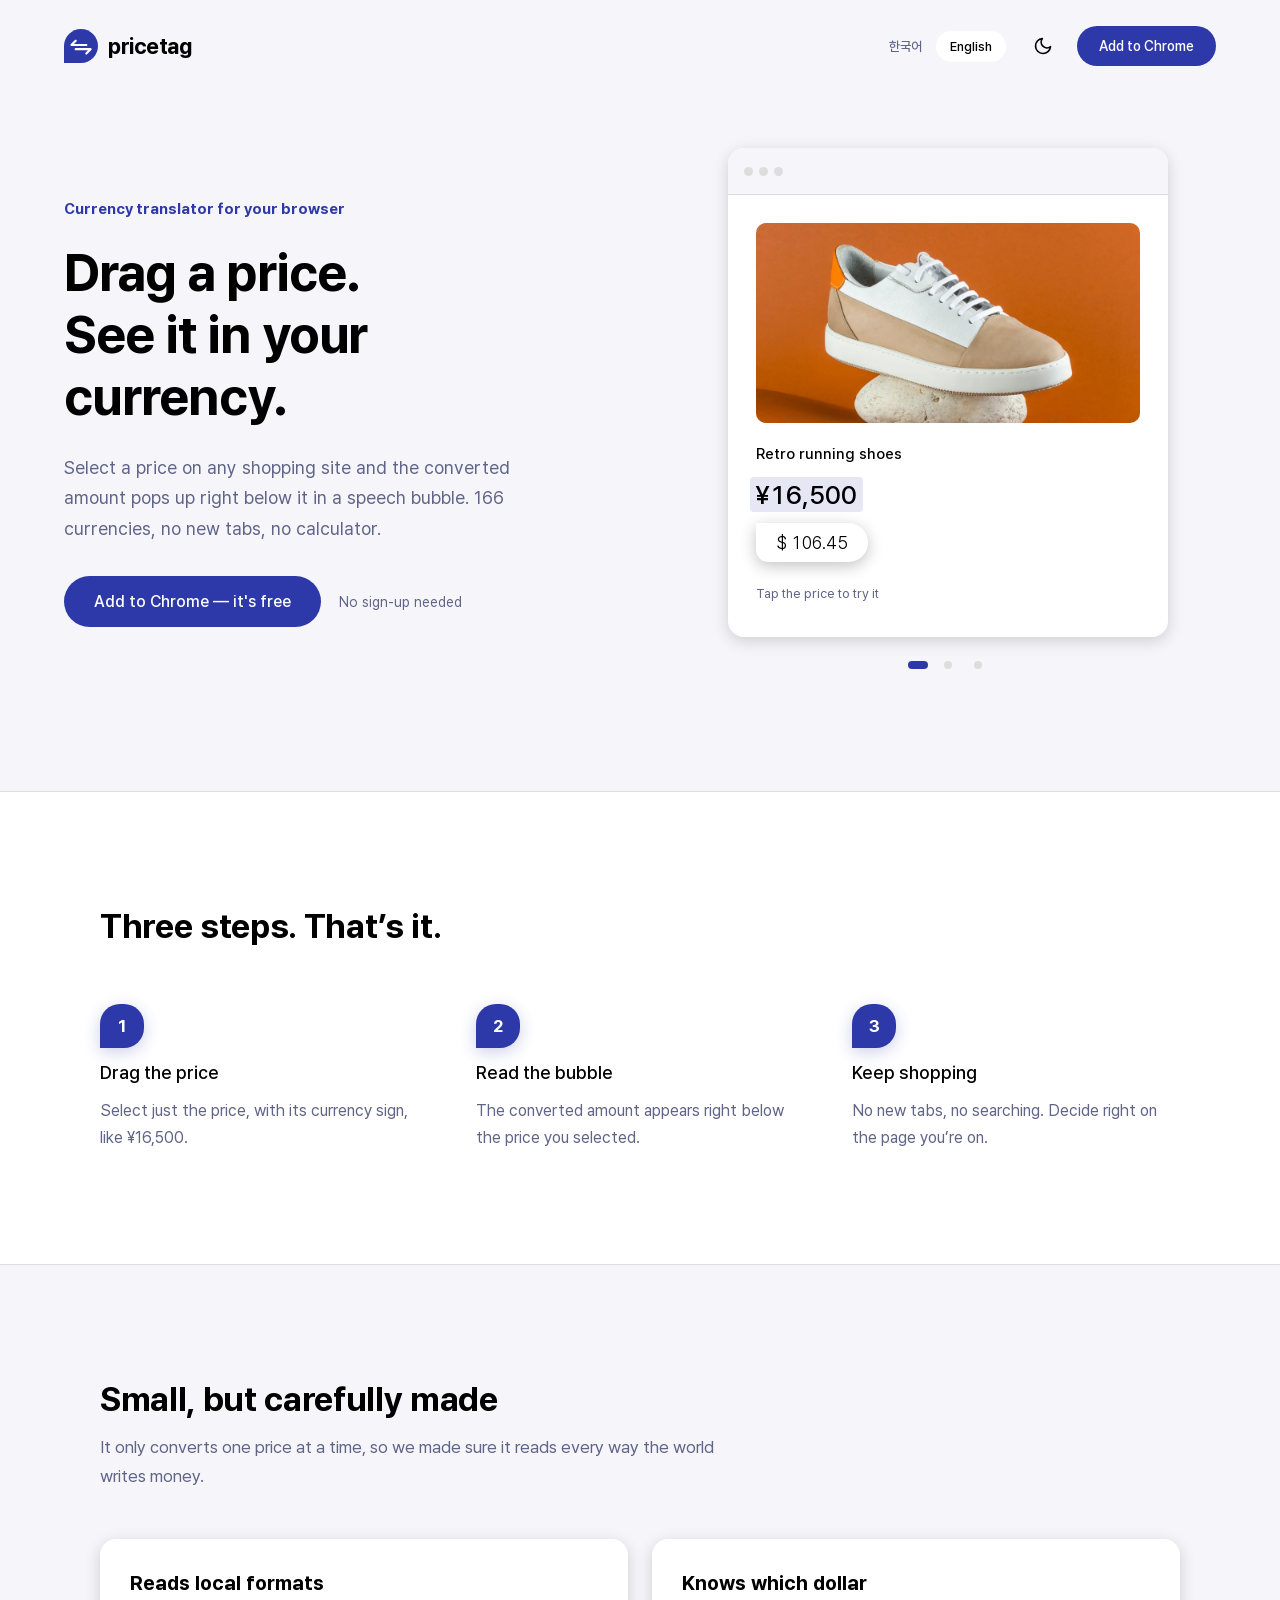
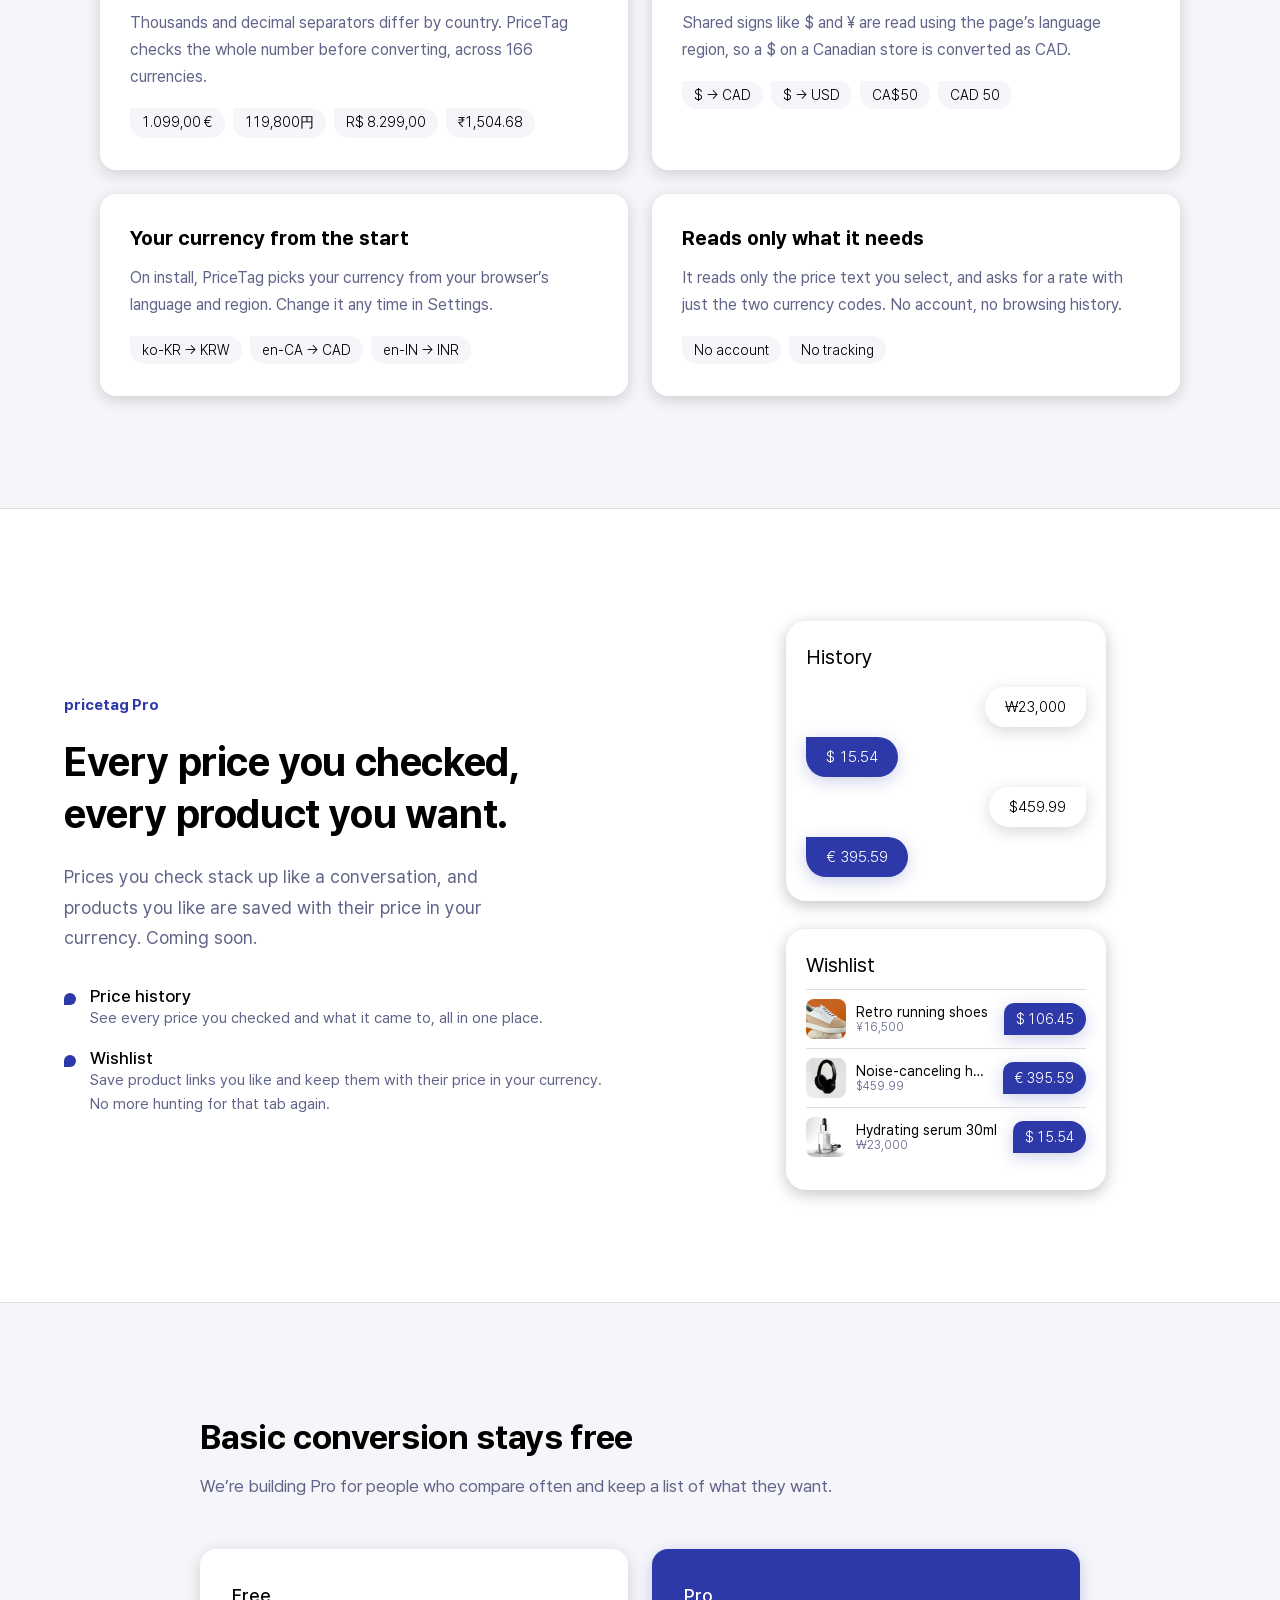
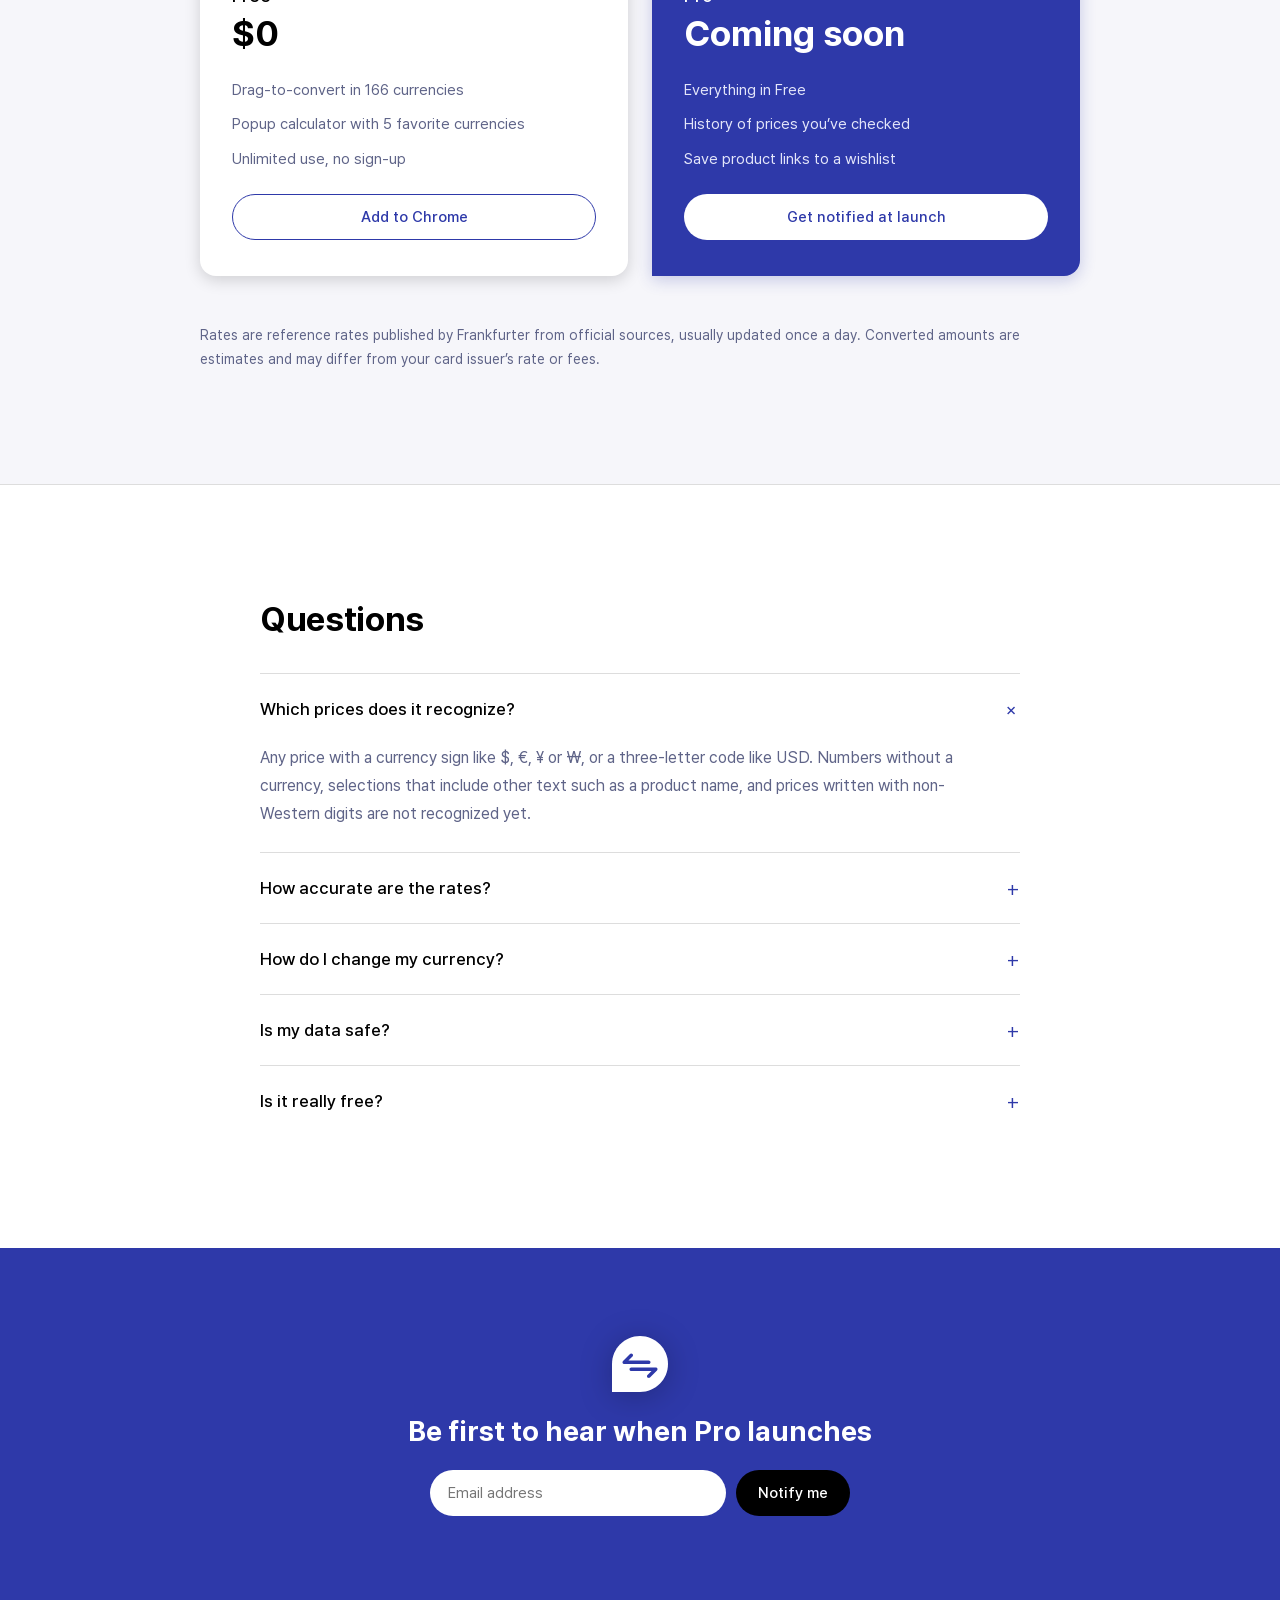
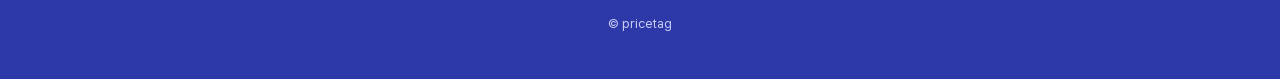
==== en/index.html @ f75e6bbf "Add pricetag landing page as delivered (ko/en pages, assets, build script) Co-Authored-By: Claude Op" ====
<!doctype html>
<html lang="en">
<head>
<meta charset="utf-8">
<meta name="viewport" content="width=device-width, initial-scale=1">
<title>pricetag — Drag a price. See it in your currency.</title>
<meta name="description" content="A Chrome extension that converts any price you select into your currency, right below it in a speech bubble. 166 currencies. Free.">
<meta name="theme-color" content="#2E39A9">
<meta property="og:type" content="website">
<meta property="og:title" content="pricetag — Drag a price. See it in your currency.">
<meta property="og:description" content="A Chrome extension that converts any price you select into your currency, right below it in a speech bubble. 166 currencies. Free.">
<meta property="og:locale" content="en_US">
<link rel="alternate" hreflang="ko" href="../">
<link rel="alternate" hreflang="en" href="./">
<link rel="icon" href="../assets/img/pricetag-mark.svg" type="image/svg+xml">
<link rel="preload" href="../assets/fonts/Pretendard-Regular.woff2" as="font" type="font/woff2" crossorigin>
<link rel="stylesheet" href="../assets/site.css">
<script>
  (function () {
    try {
      var t = localStorage.getItem("pt-theme");
      if (t === "light" || t === "dark") document.documentElement.setAttribute("data-theme", t);
      var l = localStorage.getItem("pt-lang");
      if (l && l !== "en") location.replace("../");
    } catch (e) {}
  })();
</script>
</head>
<body>
<a class="visually-hidden" href="#main">Skip to content</a>

<header class="header">
  <a class="brand" href="./" aria-label="pricetag home">
    <img src="../assets/img/pricetag-mark.svg" alt="" width="34" height="34">
    <span>pricetag</span>
  </a>
  <div class="header-tools">
    <nav class="lang" aria-label="Language">
      <a href="../" hreflang="ko" lang="ko" data-lang-link="ko" aria-current="false">한국어</a>
      <a href="./" hreflang="en" lang="en" data-lang-link="en" aria-current="true">English</a>
    </nav>
    <button class="icon-btn" id="theme-toggle" type="button" aria-label="">
      <svg class="moon" width="20" height="20" viewBox="0 0 24 24" fill="none" stroke="currentColor" stroke-width="2" stroke-linecap="round" stroke-linejoin="round" aria-hidden="true"><path d="M21 12.8A9 9 0 1 1 11.2 3a7 7 0 0 0 9.8 9.8z"/></svg>
      <svg class="sun" width="20" height="20" viewBox="0 0 24 24" fill="none" stroke="currentColor" stroke-width="2" stroke-linecap="round" stroke-linejoin="round" aria-hidden="true"><circle cx="12" cy="12" r="4"/><path d="M12 2v2M12 20v2M4.9 4.9l1.4 1.4M17.7 17.7l1.4 1.4M2 12h2M20 12h2M4.9 19.1l1.4-1.4M17.7 6.3l1.4-1.4"/></svg>
    </button>
    <a class="btn btn-primary btn-small" href="#">Add to Chrome</a>
  </div>
</header>

<main id="main">
  <section class="hero">
    <div class="wrap row">
      <div class="stack" style="gap:24px">
        <span class="eyebrow">Currency translator for your browser</span>
        <h1 class="h1">Drag a price.<br>See it in your currency.</h1>
        <p class="lead">Select a price on any shopping site and the converted amount pops up right below it in a speech bubble. 166 currencies, no new tabs, no calculator.</p>
        <div class="cta-row">
          <a class="btn btn-primary" href="#">Add to Chrome — it&#x27;s free</a>
          <span class="cta-note">No sign-up needed</span>
        </div>
      </div>

      <div class="demo">
        <div class="browser">
          <div class="browser-bar" aria-hidden="true"><i></i><i></i><i></i><b></b></div>
          <div class="page">
            <div class="product-img">
            <img src="../assets/img/shoe.webp" alt="Retro running shoes" class="is-on" width="960" height="500">
            <img src="../assets/img/headphones.webp" alt="Noise-canceling headphones" loading="lazy" width="960" height="500">
            <img src="../assets/img/serum.webp" alt="Hydrating serum 30ml" loading="lazy" width="960" height="500">
            </div>
            <div class="product-name" id="hero-name">Retro running shoes</div>
            <div class="price-wrap">
              <button class="price num" id="hero-price" type="button" aria-pressed="true" aria-controls="hero-bubble" aria-label="Tap the price to see it converted">¥16,500</button>
              <div class="bubble num" id="hero-bubble" aria-live="polite">$ 106.45</div>
            </div>
            <span class="try">Tap the price to try it</span>
          </div>
        </div>
        <div class="dots" role="group" aria-label="Choose a product">
        <button type="button" aria-label="Show product 1" aria-current="true"><span></span></button>
        <button type="button" aria-label="Show product 2" aria-current="false"><span></span></button>
        <button type="button" aria-label="Show product 3" aria-current="false"><span></span></button>
        </div>
        <script type="application/json" id="hero-data">[{"name": "Retro running shoes", "original": "¥16,500", "converted": "$ 106.45"}, {"name": "Noise-canceling headphones", "original": "$459.99", "converted": "€ 395.59"}, {"name": "Hydrating serum 30ml", "original": "₩23,000", "converted": "$ 15.54"}]</script>
      </div>
    </div>
  </section>

  <section class="section band" aria-labelledby="how-t">
    <div class="wrap stack" style="max-width:1080px;gap:56px">
      <h2 class="h2" id="how-t">Three steps. That’s it.</h2>
      <div class="grid3">
        <div class="step stack" style="gap:14px">
          <span class="step-n" aria-hidden="true">1</span>
          <h3 class="step-t" style="margin:0">Drag the price</h3>
          <p>Select just the price, with its currency sign, like ¥16,500.</p>
        </div>
        <div class="step stack" style="gap:14px">
          <span class="step-n" aria-hidden="true">2</span>
          <h3 class="step-t" style="margin:0">Read the bubble</h3>
          <p>The converted amount appears right below the price you selected.</p>
        </div>
        <div class="step stack" style="gap:14px">
          <span class="step-n" aria-hidden="true">3</span>
          <h3 class="step-t" style="margin:0">Keep shopping</h3>
          <p>No new tabs, no searching. Decide right on the page you’re on.</p>
        </div>
      </div>
    </div>
  </section>

  <section class="section" aria-labelledby="feat-t">
    <div class="wrap stack" style="max-width:1080px;gap:48px">
      <div class="stack" style="gap:12px;max-width:640px">
        <h2 class="h2" id="feat-t">Small, but carefully made</h2>
        <p class="lead">It only converts one price at a time, so we made sure it reads every way the world writes money.</p>
      </div>
      <div class="grid2">
        <article class="card">
          <h3 class="card-t" style="margin:0">Reads local formats</h3>
          <p>Thousands and decimal separators differ by country. PriceTag checks the whole number before converting, across 166 currencies.</p>
          <div class="chips"><span class="num">1.099,00 €</span><span class="num">119,800円</span><span class="num">R$ 8.299,00</span><span class="num">₹1,504.68</span></div>
        </article>
        <article class="card">
          <h3 class="card-t" style="margin:0">Knows which dollar</h3>
          <p>Shared signs like $ and ¥ are read using the page’s language region, so a $ on a Canadian store is converted as CAD.</p>
          <div class="chips"><span class="num">$ → CAD</span><span class="num">$ → USD</span><span class="num">CA$50</span><span class="num">CAD 50</span></div>
        </article>
        <article class="card">
          <h3 class="card-t" style="margin:0">Your currency from the start</h3>
          <p>On install, PriceTag picks your currency from your browser’s language and region. Change it any time in Settings.</p>
          <div class="chips"><span class="num">ko-KR → KRW</span><span class="num">en-CA → CAD</span><span class="num">en-IN → INR</span></div>
        </article>
        <article class="card">
          <h3 class="card-t" style="margin:0">Reads only what it needs</h3>
          <p>It reads only the price text you select, and asks for a rate with just the two currency codes. No account, no browsing history.</p>
          <div class="chips"><span class="num">No account</span><span class="num">No tracking</span></div>
        </article>
      </div>
    </div>
  </section>

  <section class="section band" aria-labelledby="pro-t">
    <div class="wrap row" style="gap:72px">
      <div class="stack" style="gap:22px;flex-basis:300px">
        <span class="eyebrow">pricetag Pro</span>
        <h2 class="h2" id="pro-t" style="font-size:clamp(28px,4vw,40px)">Every price you checked,<br>every product you want.</h2>
        <p class="lead" style="font-size:18px;max-width:440px">Prices you check stack up like a conversation, and products you like are saved with their price in your currency. Coming soon.</p>
        <div class="pro-points">
          <div class="pro-point"><i aria-hidden="true"></i><div><b>Price history</b><span>See every price you checked and what it came to, all in one place.</span></div></div>
          <div class="pro-point"><i aria-hidden="true"></i><div><b>Wishlist</b><span>Save product links you like and keep them with their price in your currency. No more hunting for that tab again.</span></div></div>
        </div>
      </div>
      <div class="popups" style="flex-basis:300px" role="img" aria-label="Pro screens preview">
        <div class="popup">
          <span class="popup-t">History</span>
          <span class="chat chat-from num">₩23,000</span>
          <span class="chat chat-to num">$ 15.54</span>
          <span class="chat chat-from num">$459.99</span>
          <span class="chat chat-to num">€ 395.59</span>
        </div>
        <div class="popup" style="gap:0">
          <span class="popup-t" style="padding-bottom:12px">Wishlist</span>
          <div class="wish">
            <div class="wish-l">
              <img src="../assets/img/shoe.webp" alt="" width="40" height="40" loading="lazy">
              <div style="min-width:0"><div class="wish-name">Retro running shoes</div><div class="wish-note num">¥16,500</div></div>
            </div>
            <span class="wish-price num">$ 106.45</span>
          </div>
          <div class="wish">
            <div class="wish-l">
              <img src="../assets/img/headphones.webp" alt="" width="40" height="40" loading="lazy">
              <div style="min-width:0"><div class="wish-name">Noise-canceling headphones</div><div class="wish-note num">$459.99</div></div>
            </div>
            <span class="wish-price num">€ 395.59</span>
          </div>
          <div class="wish">
            <div class="wish-l">
              <img src="../assets/img/serum.webp" alt="" width="40" height="40" loading="lazy">
              <div style="min-width:0"><div class="wish-name">Hydrating serum 30ml</div><div class="wish-note num">₩23,000</div></div>
            </div>
            <span class="wish-price num">$ 15.54</span>
          </div>
        </div>
      </div>
    </div>
  </section>

  <section class="section" aria-labelledby="price-t">
    <div class="wrap stack" style="max-width:880px;gap:48px">
      <div class="stack" style="gap:12px">
        <h2 class="h2" id="price-t">Basic conversion stays free</h2>
        <p class="lead">We’re building Pro for people who compare often and keep a list of what they want.</p>
      </div>
      <div class="grid2">
        <div class="plan plan-free">
          <div class="stack" style="gap:6px"><span class="plan-name">Free</span><span class="plan-price num">$0</span></div>
          <ul><li>Drag-to-convert in 166 currencies</li><li>Popup calculator with 5 favorite currencies</li><li>Unlimited use, no sign-up</li></ul>
          <a class="btn btn-outline" href="#">Add to Chrome</a>
        </div>
        <div class="plan plan-pro">
          <div class="stack" style="gap:6px"><span class="plan-name">Pro</span><span class="plan-price">Coming soon</span></div>
          <ul><li>Everything in Free</li><li>History of prices you’ve checked</li><li>Save product links to a wishlist</li></ul>
          <a class="btn btn-white" href="#waitlist">Get notified at launch</a>
        </div>
      </div>
      <p class="note">Rates are reference rates published by Frankfurter from official sources, usually updated once a day. Converted amounts are estimates and may differ from your card issuer’s rate or fees.</p>
    </div>
  </section>

  <section class="section band faq" aria-labelledby="faq-t" style="border-bottom:none">
    <div class="wrap stack" style="max-width:760px;gap:32px">
      <h2 class="h2" id="faq-t">Questions</h2>
      <div>
        <details open>
          <summary>Which prices does it recognize?</summary>
          <p>Any price with a currency sign like $, €, ¥ or ₩, or a three-letter code like USD. Numbers without a currency, selections that include other text such as a product name, and prices written with non-Western digits are not recognized yet.</p>
        </details>
        <details>
          <summary>How accurate are the rates?</summary>
          <p>PriceTag uses reference rates from official sources, usually updated once a day. They are great for judging a price while you shop, but your card statement depends on your card issuer’s rate and fees.</p>
        </details>
        <details>
          <summary>How do I change my currency?</summary>
          <p>Open Settings from the extension and search by currency code or English name. You can also pick up to five favorite source currencies for the popup calculator.</p>
        </details>
        <details>
          <summary>Is my data safe?</summary>
          <p>PriceTag reads only the price text you select. To get a rate it sends only the two currency codes, not the amount. There is no sign-up, and it does not collect the pages you visit. Chrome’s install notice says it can run on all websites so that you can select a price on any store.</p>
        </details>
        <details>
          <summary>Is it really free?</summary>
          <p>Yes. Price conversion and the popup calculator stay free. Extras like price history and a wishlist are coming as Pro.</p>
        </details>
      </div>
    </div>
  </section>
</main>

<footer class="footer" id="waitlist">
  <div class="footer-in">
    <img src="../assets/img/pricetag-mark-inverse.svg" alt="" width="56" height="56">
    <h2>Be first to hear when Pro launches</h2>
    <form class="signup" id="signup" action="https://gmail.us15.list-manage.com/subscribe/post?u=7a4b34e1ab518009c85cb469d&amp;id=03c1a33707&amp;f_id=00147be0f0" method="post" target="_blank" novalidate>
      <label class="visually-hidden" for="email">Email address</label>
      <input id="email" type="email" name="EMAIL" autocomplete="email" placeholder="Email address" required>
      <input type="hidden" name="LANG" value="en">
      <div class="hp" aria-hidden="true"><input type="text" name="b_7a4b34e1ab518009c85cb469d_03c1a33707" tabindex="-1" value="" autocomplete="off"></div>
      <button type="submit">Notify me</button>
    </form>
    <p class="status" id="signup-status" role="status" aria-live="polite"></p>
    <small><span>© pricetag</span></small>
  </div>
</footer>

<script src="../assets/site.js" defer></script>
</body>
</html>
---- assets/site.css ----
/* pricetag landing — styles follow the pricetag design system (design/tokens.json) */

@font-face { font-family: "Pretendard"; font-weight: 300; font-display: swap; src: url("fonts/Pretendard-Light.woff2") format("woff2"); }
@font-face { font-family: "Pretendard"; font-weight: 400; font-display: swap; src: url("fonts/Pretendard-Regular.woff2") format("woff2"); }
@font-face { font-family: "Pretendard"; font-weight: 500; font-display: swap; src: url("fonts/Pretendard-Medium.woff2") format("woff2"); }
@font-face { font-family: "Pretendard"; font-weight: 700; font-display: swap; src: url("fonts/Pretendard-Bold.woff2") format("woff2"); }

:root {
  --brand: #2E39A9;
  --on-brand: #FFFFFF;
  --brand-text: #2E39A9;
  --bg: #F6F6FA;
  --surface: #FFFFFF;
  --band: #FFFFFF;
  --line: #DDDDDD;
  --chip: #F6F6FA;
  --ink: #000000;
  --body: #5F6488;
  --muted: #5F6488;
  --shadow: 0 4px 16px #00000029;
  --shadow-raised: 0 4px 16px #0000003D;
  --shadow-brand: 0 4px 16px #2E39A93D;
  --chrome: #F6F6FA;
  --dot: #DDDDDD;
  color-scheme: light;
}
@media (prefers-color-scheme: dark) {
  :root:not([data-theme="light"]) {
    --brand-text: #9AA2F5; --bg: #0D0F2B; --surface: #161940; --band: #12153A; --line: #262A5E;
    --chip: #22265A; --ink: #EEF0FF; --body: #B7BBE0; --muted: #9296C6;
    --shadow: 0 4px 16px #00000099; --shadow-raised: 0 4px 16px #000000B3; --shadow-brand: 0 4px 16px #2E39A966;
    --chrome: #1B1E4A; --dot: #3A3F7A; color-scheme: dark;
  }
}
:root[data-theme="dark"] {
  --brand-text: #9AA2F5; --bg: #0D0F2B; --surface: #161940; --band: #12153A; --line: #262A5E;
  --chip: #22265A; --ink: #EEF0FF; --body: #B7BBE0; --muted: #9296C6;
  --shadow: 0 4px 16px #00000099; --shadow-raised: 0 4px 16px #000000B3; --shadow-brand: 0 4px 16px #2E39A966;
  --chrome: #1B1E4A; --dot: #3A3F7A; color-scheme: dark;
}

*, *::before, *::after { box-sizing: border-box; }
html { scroll-behavior: smooth; }
body {
  margin: 0; background: var(--bg); color: var(--ink);
  font-family: "Pretendard", "Apple SD Gothic Neo", "Malgun Gothic", system-ui, sans-serif;
  -webkit-font-smoothing: antialiased; text-rendering: optimizeLegibility;
}
html:lang(ko) body { word-break: keep-all; overflow-wrap: break-word; }
img { max-width: 100%; display: block; }
a { color: inherit; text-decoration: none; }
button, input { font: inherit; }
button { cursor: pointer; }
:focus-visible { outline: 3px solid #8C93E0; outline-offset: 2px; }
::selection { background: var(--brand); color: #FFFFFF; }
.visually-hidden { position: absolute; width: 1px; height: 1px; overflow: hidden; clip: rect(0 0 0 0); white-space: nowrap; }
.num { font-variant-numeric: tabular-nums; }

.wrap { max-width: 1160px; margin: 0 auto; }
.section { padding: 112px 64px; }
.section.band { background: var(--band); border-top: 1px solid var(--line); border-bottom: 1px solid var(--line); }
.h2 { margin: 0; font-weight: 700; font-size: 34px; line-height: 1.3; letter-spacing: -0.01em; }
.lead { margin: 0; font-size: 17px; line-height: 1.7; color: var(--body); }
.stack { display: flex; flex-direction: column; }

/* buttons */
.btn { display: inline-block; border: none; border-radius: 32px; font-weight: 500; text-align: center; transition: filter .15s ease, transform .15s ease; }
.btn:hover { filter: brightness(1.12); }
.btn:active { transform: translateY(1px); }
.btn-primary { background: var(--brand); color: var(--on-brand); padding: 16px 30px; font-size: 16px; }
.btn-small { padding: 12px 22px; font-size: 14px; }
.btn-outline { border: 1.5px solid var(--brand-text); color: var(--brand-text); padding: 13px 20px; font-size: 15px; }

/* header */
.header { display: flex; align-items: center; justify-content: space-between; gap: 24px; padding: 24px 64px; }
.brand { display: flex; align-items: center; gap: 10px; }
.brand img { width: 34px; height: 34px; }
.brand span { font-weight: 700; font-size: 22px; letter-spacing: -0.02em; }
.header-tools { display: flex; align-items: center; gap: 12px; }
.lang { display: flex; padding: 3px; border-radius: 32px; background: var(--chip); }
.lang a { border-radius: 32px; padding: 8px 14px; font-size: 13px; font-weight: 500; color: var(--muted); }
.lang a[aria-current="true"] { background: #FFFFFF; color: #000000; }
.icon-btn { width: 44px; height: 44px; border-radius: 50%; border: none; background: var(--chip); color: var(--ink); display: flex; align-items: center; justify-content: center; }
.icon-btn .moon { display: block; } .icon-btn .sun { display: none; }
:root[data-theme="dark"] .icon-btn .moon { display: none; } :root[data-theme="dark"] .icon-btn .sun { display: block; }
@media (prefers-color-scheme: dark) {
  :root:not([data-theme="light"]) .icon-btn .moon { display: none; }
  :root:not([data-theme="light"]) .icon-btn .sun { display: block; }
  :root:not([data-theme="light"]) .lang a[aria-current="true"] { background: #EEF0FF; }
}
:root[data-theme="dark"] .lang a[aria-current="true"] { background: #EEF0FF; }

/* hero */
.hero { padding: 56px 64px 112px; }
.row { display: flex; gap: 80px; align-items: center; flex-wrap: wrap; }
.row > * { flex: 1 1 320px; min-width: 0; }
.eyebrow { font-weight: 700; font-size: 15px; color: var(--brand-text); }
.h1 { margin: 0; font-weight: 700; font-size: 52px; line-height: 1.2; letter-spacing: -0.02em; }
.hero .lead { font-size: 18px; max-width: 470px; }
.cta-row { display: flex; align-items: center; gap: 18px; flex-wrap: wrap; padding-top: 8px; }
.cta-note { font-size: 14px; color: var(--muted); }

.demo { display: flex; flex-direction: column; align-items: center; gap: 14px; }
.browser { width: 440px; max-width: 100%; background: var(--surface); border-radius: 16px; box-shadow: var(--shadow); overflow: hidden; }
.browser-bar { display: flex; align-items: center; gap: 6px; padding: 12px 16px; border-bottom: 1px solid var(--line); background: var(--chrome); }
.browser-bar i { width: 9px; height: 9px; border-radius: 50%; background: var(--dot); }
.browser-bar b { flex: 1 1 auto; margin-left: 12px; height: 22px; border-radius: 6px; background: var(--chip); }
.page { padding: 28px 28px 36px; display: flex; flex-direction: column; gap: 14px; }
.product-img { position: relative; height: 200px; border-radius: 10px; background: #E2E2E0; overflow: hidden; }
.product-img img { position: absolute; inset: 0; width: 100%; height: 100%; object-fit: cover; opacity: 0; transition: opacity .6s ease; }
.product-img img.is-on { opacity: 1; }
.product-name { font-size: 15px; font-weight: 500; padding-top: 8px; }
.price-wrap { position: relative; padding-bottom: 60px; }
.price { border: none; background: transparent; color: var(--ink); font-size: 26px; font-weight: 500; padding: 2px 6px; margin-left: -6px; border-radius: 4px; }
.price[aria-pressed="true"] { background: rgba(46, 57, 169, .12); }
.bubble {
  position: absolute; left: 0; top: 46px; background: var(--surface); color: var(--ink);
  padding: 9px 20px; border-radius: 0 32px 32px 20px; box-shadow: var(--shadow-raised);
  white-space: nowrap; font-size: 18px; font-weight: 300;
}
.bubble[hidden] { display: none; }
.bubble.pop { animation: pop .25s ease-out; }
@keyframes pop { from { opacity: 0; transform: translateY(-6px) scale(.96); } to { opacity: 1; transform: none; } }
.try { font-size: 13px; color: var(--muted); }
.dots { display: flex; gap: 2px; }
.dots button { width: 28px; height: 28px; border: none; background: transparent; padding: 0; display: flex; align-items: center; justify-content: center; }
.dots span { display: block; height: 8px; width: 8px; border-radius: 4px; background: var(--line); transition: width .3s ease, background .3s ease; }
.dots button[aria-current="true"] span { width: 20px; background: var(--brand); }

/* steps */
.grid3 { display: grid; grid-template-columns: repeat(3, minmax(0, 1fr)); gap: 48px; }
.grid2 { display: grid; grid-template-columns: repeat(2, minmax(0, 1fr)); gap: 24px; }
.step-n { width: 44px; height: 44px; border-radius: 20px 20px 20px 0; background: var(--brand); color: #FFFFFF; box-shadow: var(--shadow-brand); font-weight: 700; font-size: 17px; display: flex; align-items: center; justify-content: center; }
.step-t { font-weight: 500; font-size: 18px; }
.step p { margin: 0; font-size: 16px; line-height: 1.7; color: var(--body); }

/* features */
.card { background: var(--surface); border-radius: 16px; box-shadow: var(--shadow); padding: 32px 30px; display: flex; flex-direction: column; gap: 14px; }
.card-t { font-weight: 700; font-size: 20px; }
.card p { margin: 0; font-size: 16px; line-height: 1.7; color: var(--body); }
.chips { display: flex; flex-wrap: wrap; gap: 8px; padding-top: 4px; }
.chips span { font-size: 14px; font-weight: 300; background: var(--bg); padding: 6px 12px; border-radius: 0 16px 16px 16px; white-space: nowrap; }

/* pro showcase */
.pro-points { display: flex; flex-direction: column; gap: 18px; padding-top: 10px; }
.pro-point { display: flex; gap: 14px; align-items: flex-start; }
.pro-point i { flex: 0 0 auto; width: 12px; height: 12px; margin-top: 7px; border-radius: 6px 6px 6px 0; background: var(--brand); }
.pro-point b { display: block; font-weight: 500; font-size: 17px; }
.pro-point span { font-size: 15px; line-height: 1.6; color: var(--body); }
.popups { display: flex; gap: 28px; justify-content: center; align-items: stretch; flex-wrap: wrap; }
.popup { width: 320px; max-width: 100%; background: #FFFFFF; color: #000000; border-radius: 20px; box-shadow: var(--shadow-raised); padding: 24px 20px; display: flex; flex-direction: column; gap: 10px; }
.popup-t { font-size: 20px; font-weight: 400; padding-bottom: 8px; }
.chat { height: 40px; padding: 0 20px; display: inline-flex; align-items: center; font-size: 15px; font-weight: 300; }
.chat-from { align-self: flex-end; background: #FFFFFF; border-radius: 40px 0 40px 40px; box-shadow: 0 4px 16px #00000029; }
.chat-to { align-self: flex-start; background: #2E39A9; color: #FFFFFF; border-radius: 0 40px 40px 40px; box-shadow: 0 4px 16px #2E39A93D; }
.wish { display: flex; align-items: center; justify-content: space-between; gap: 12px; padding: 9px 0; border-top: 1px solid #DDDDDD; }
.wish-l { display: flex; align-items: center; gap: 10px; min-width: 0; }
.wish-l img { flex: 0 0 auto; width: 40px; height: 40px; object-fit: cover; border-radius: 8px; background: #E2E2E0; }
.wish-name { font-size: 14px; white-space: nowrap; overflow: hidden; text-overflow: ellipsis; }
.wish-note { font-size: 12px; font-weight: 300; color: #5F6488; }
.wish-price { flex: 0 0 auto; height: 32px; padding: 0 12px; display: flex; align-items: center; background: #2E39A9; color: #FFFFFF; border-radius: 20px 32px 32px 0; box-shadow: 0 4px 16px #2E39A93D; font-size: 14px; font-weight: 300; }

/* pricing */
.plan { border-radius: 16px; padding: 36px 32px; display: flex; flex-direction: column; gap: 24px; }
.plan-free { background: var(--surface); box-shadow: var(--shadow); }
.plan-pro { background: var(--brand); color: #FFFFFF; border-radius: 16px 16px 16px 0; box-shadow: var(--shadow-brand); }
.plan-name { font-weight: 500; font-size: 18px; }
.plan-price { font-weight: 700; font-size: 36px; }
.plan ul { list-style: none; margin: 0; padding: 0; display: flex; flex-direction: column; gap: 12px; font-size: 15px; line-height: 1.5; }
.plan-free ul { color: var(--body); }
.plan-pro ul { color: #E4E6FA; }
.plan .btn { margin-top: auto; }
.btn-white { background: #FFFFFF; color: #2E39A9; padding: 14px 20px; font-size: 15px; }
.note { margin: 0; font-size: 14px; line-height: 1.7; color: var(--muted); }

/* faq */
.faq details { border-top: 1px solid var(--line); }
.faq summary { list-style: none; padding: 22px 0; display: flex; align-items: center; justify-content: space-between; gap: 16px; font-size: 17px; font-weight: 500; cursor: pointer; }
.faq summary::-webkit-details-marker { display: none; }
.faq summary::after { content: "+"; flex: 0 0 auto; font-size: 22px; font-weight: 300; color: var(--brand-text); transition: transform .2s ease; }
.faq details[open] summary::after { transform: rotate(45deg); }
.faq p { margin: 0; padding: 0 40px 24px 0; font-size: 16px; line-height: 1.75; color: var(--body); }

/* footer */
.footer { background: var(--brand); color: #FFFFFF; padding: 88px 64px 48px; }
.footer-in { max-width: 560px; margin: 0 auto; display: flex; flex-direction: column; align-items: center; gap: 22px; text-align: center; }
.footer-in img { width: 56px; height: 56px; filter: drop-shadow(0 4px 16px rgba(0, 0, 0, .24)); }
.footer h2 { margin: 0; font-weight: 700; font-size: 28px; }
.signup { display: flex; gap: 10px; width: 100%; max-width: 420px; }
.signup input[type="email"] { flex: 1 1 0; min-width: 0; background: #FFFFFF; border: none; color: #000000; font-size: 15px; padding: 14px 18px; border-radius: 32px; }
.signup button { background: #000000; color: #FFFFFF; border: none; font-weight: 500; font-size: 15px; padding: 14px 22px; border-radius: 32px; white-space: nowrap; }
.signup button[disabled] { opacity: .6; cursor: default; }
.hp { position: absolute; left: -5000px; }
.status { min-height: 24px; margin: 0; font-size: 15px; line-height: 1.6; }
.status.is-ok { color: #FFFFFF; }
.status.is-err { color: #FFD7D2; }
.footer small { font-size: 13px; color: #C9CDF5; padding-top: 32px; display: flex; gap: 16px; flex-wrap: wrap; justify-content: center; }
.footer small a { text-decoration: underline; text-underline-offset: 3px; }

/* responsive */
@media (max-width: 860px) {
  .header { padding: 16px 20px; gap: 12px; }
  .header .btn-small { display: none; }
  .hero { padding: 24px 24px 72px; }
  .section { padding: 72px 24px; }
  .footer { padding: 64px 24px 40px; }
  .row { gap: 48px; }
  .h1 { font-size: 38px; }
  .h2 { font-size: 28px; }
  .grid3 { grid-template-columns: minmax(0, 1fr); gap: 36px; }
  .grid2 { grid-template-columns: minmax(0, 1fr); }
}
@media (max-width: 440px) {
  .h1 { font-size: 32px; }
  .brand img { width: 30px; height: 30px; }
  .brand span { font-size: 19px; }
  .lang a { padding: 8px 10px; }
  .cta-row .btn-primary { width: 100%; }
  .signup { flex-direction: column; }
}
@media (prefers-reduced-motion: reduce) {
  *, *::before, *::after { animation: none !important; transition: none !important; }
  html { scroll-behavior: auto; }
}
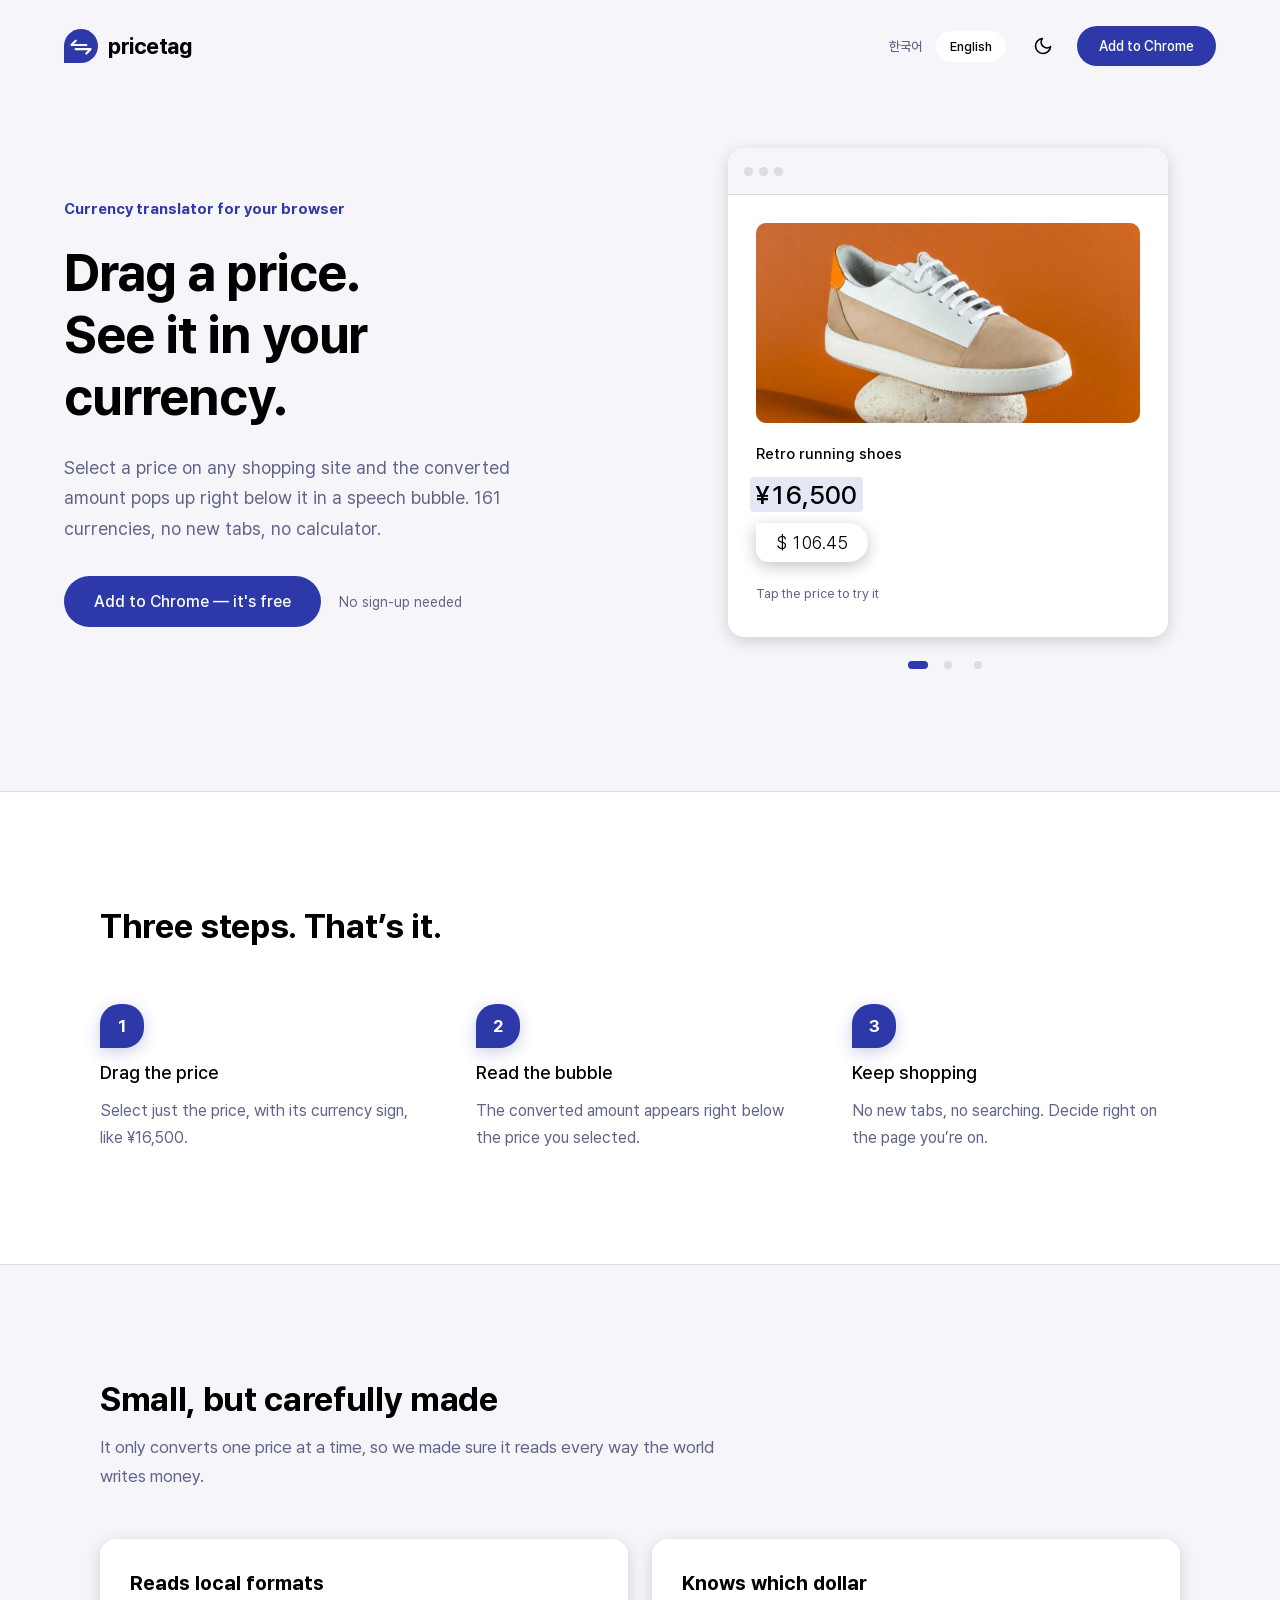
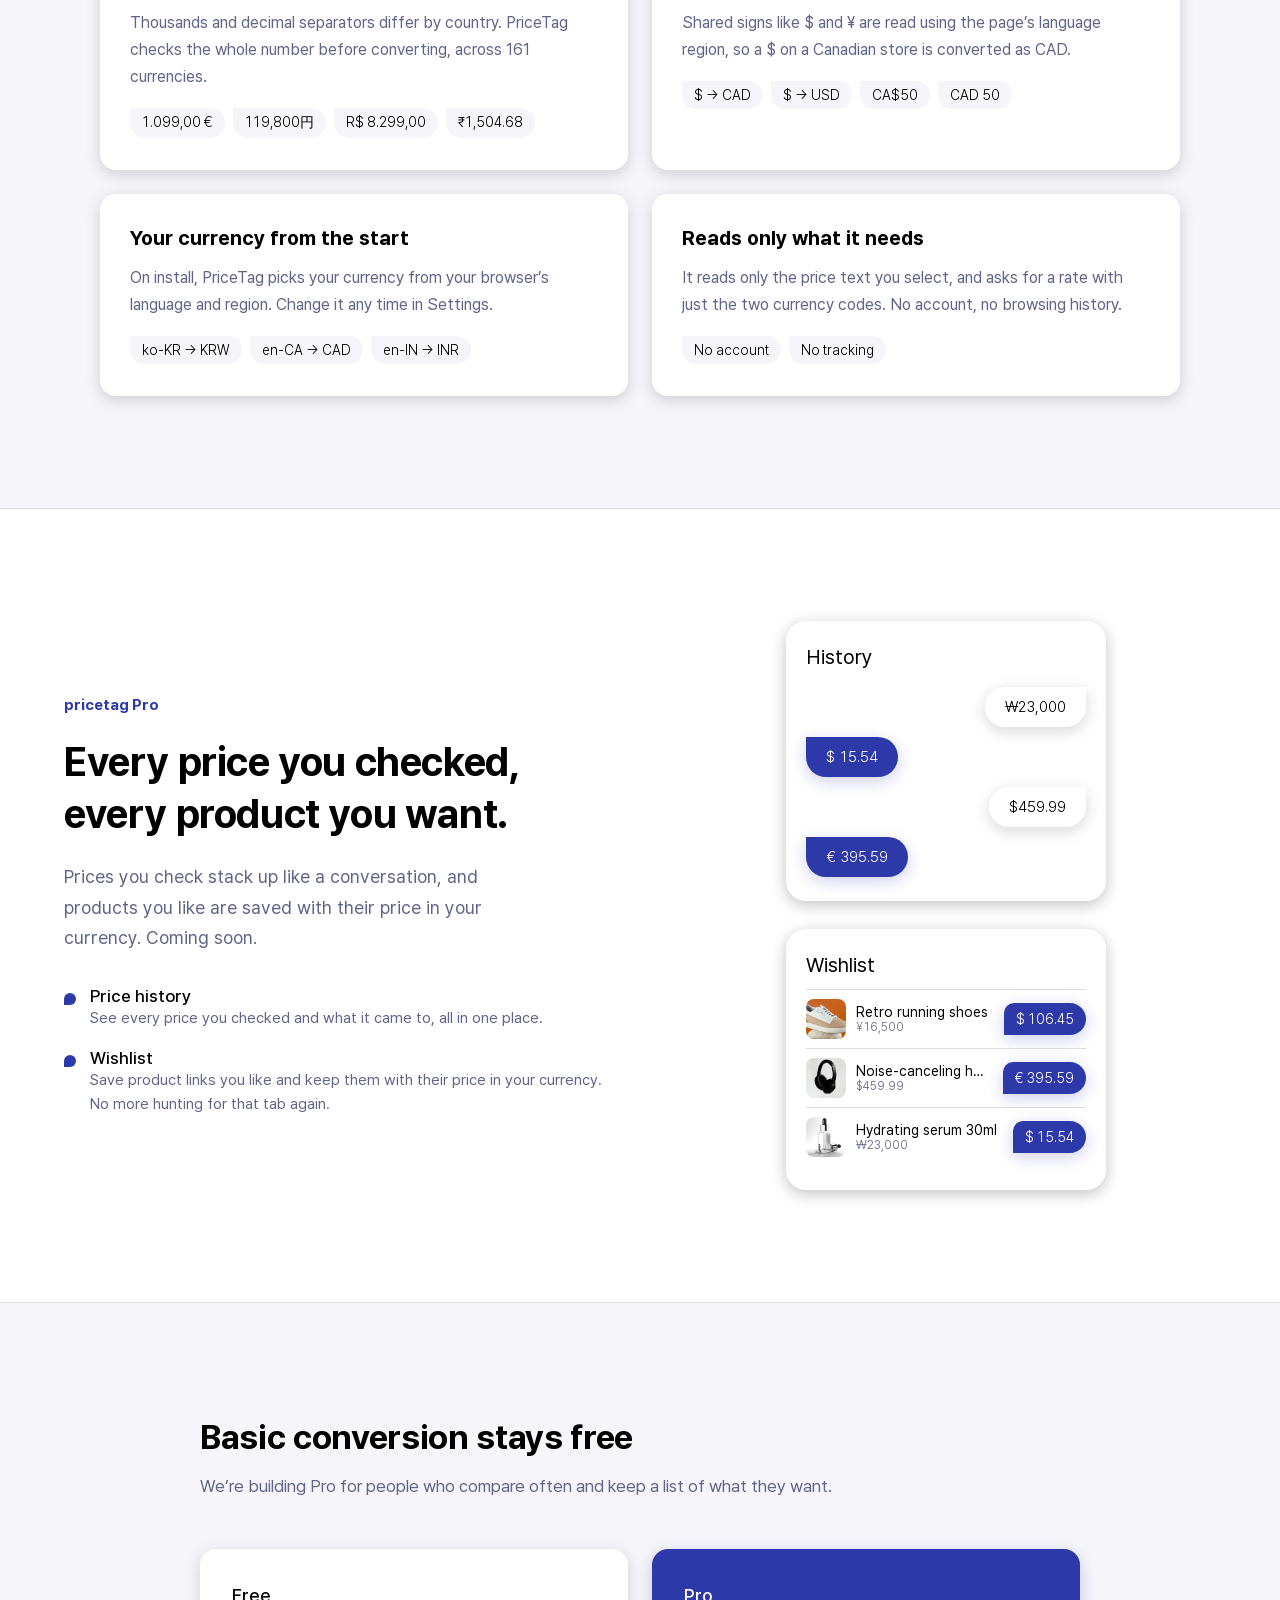
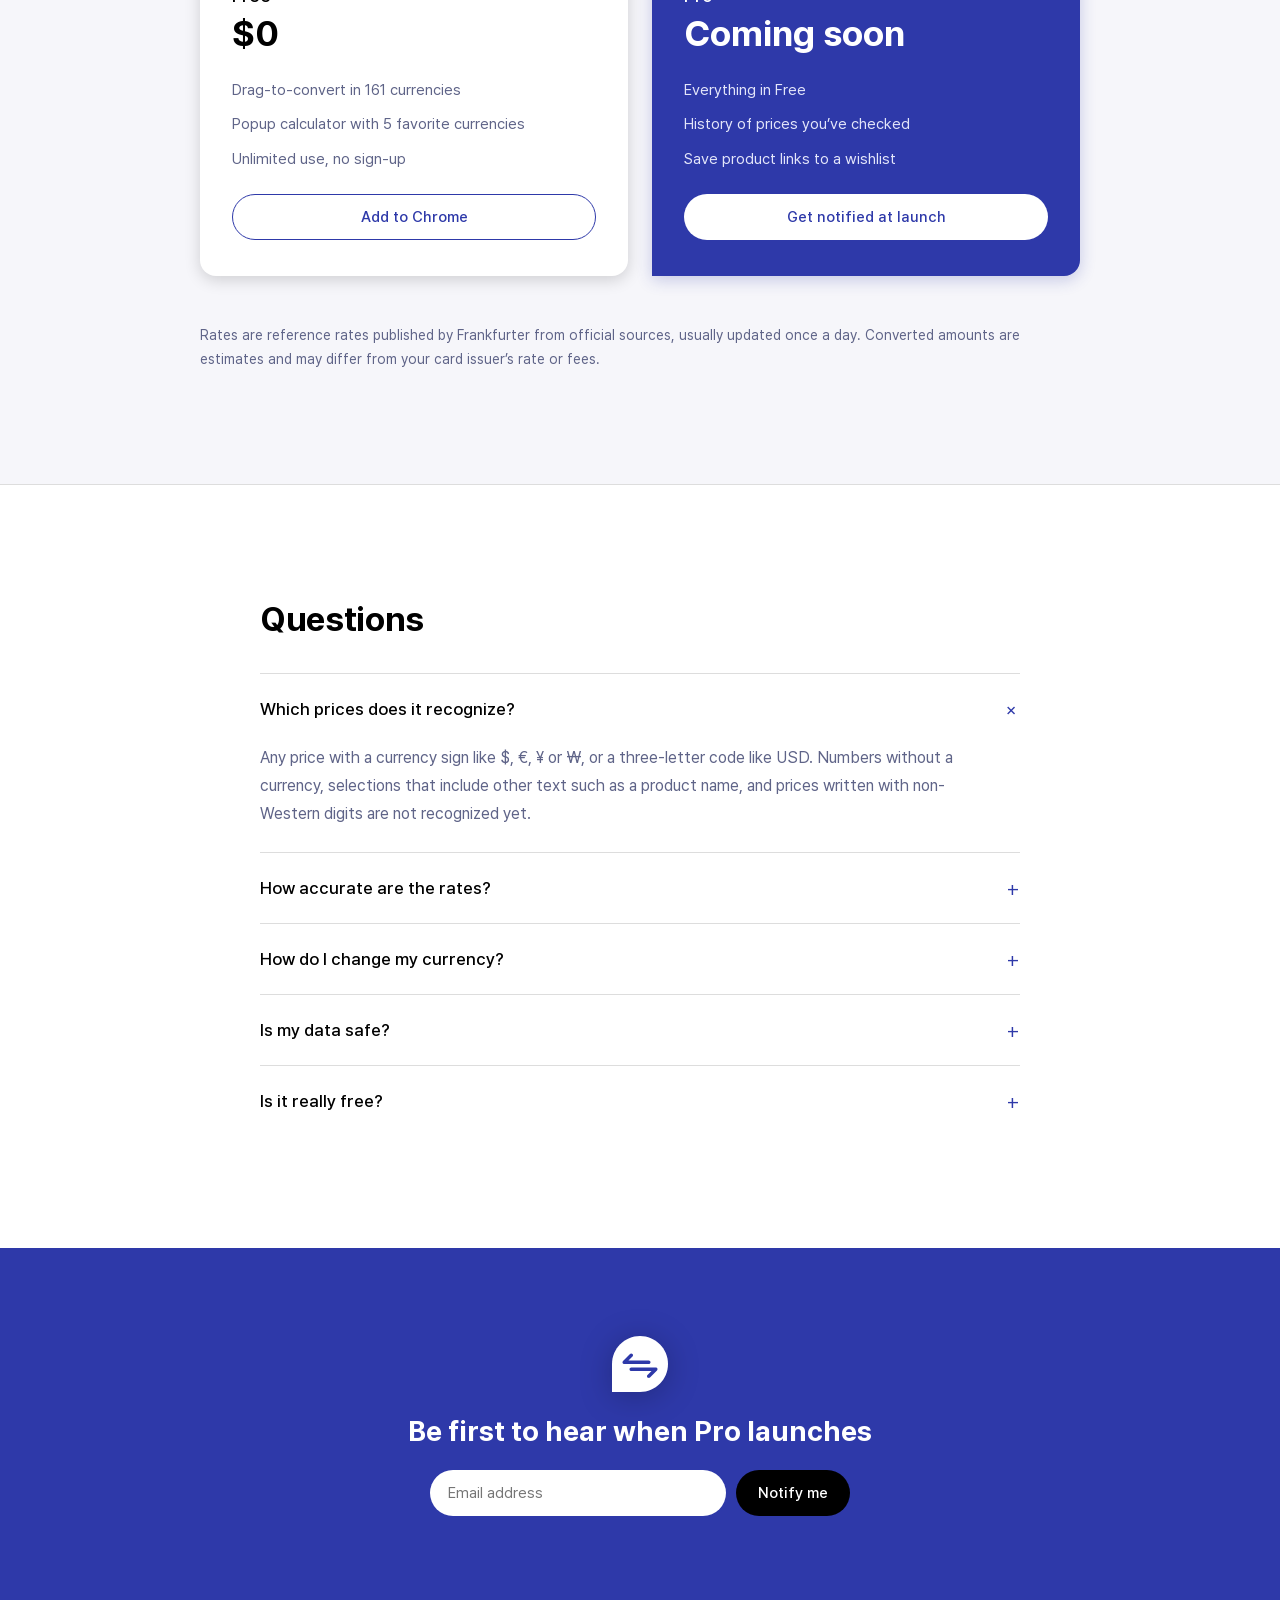
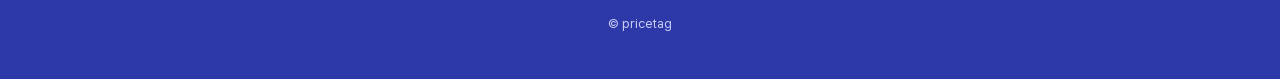
==== commit 923b5775: "Say 161 currencies to match the extension, which excludes precious metals and XDR Co-Authored-By: Cl" ====
--- a/en/index.html
+++ b/en/index.html
@@ -4,11 +4,11 @@
 <meta charset="utf-8">
 <meta name="viewport" content="width=device-width, initial-scale=1">
 <title>pricetag — Drag a price. See it in your currency.</title>
-<meta name="description" content="A Chrome extension that converts any price you select into your currency, right below it in a speech bubble. 166 currencies. Free.">
+<meta name="description" content="A Chrome extension that converts any price you select into your currency, right below it in a speech bubble. 161 currencies. Free.">
 <meta name="theme-color" content="#2E39A9">
 <meta property="og:type" content="website">
 <meta property="og:title" content="pricetag — Drag a price. See it in your currency.">
-<meta property="og:description" content="A Chrome extension that converts any price you select into your currency, right below it in a speech bubble. 166 currencies. Free.">
+<meta property="og:description" content="A Chrome extension that converts any price you select into your currency, right below it in a speech bubble. 161 currencies. Free.">
 <meta property="og:locale" content="en_US">
 <link rel="alternate" hreflang="ko" href="../">
 <link rel="alternate" hreflang="en" href="./">
@@ -53,7 +53,7 @@
       <div class="stack" style="gap:24px">
         <span class="eyebrow">Currency translator for your browser</span>
         <h1 class="h1">Drag a price.<br>See it in your currency.</h1>
-        <p class="lead">Select a price on any shopping site and the converted amount pops up right below it in a speech bubble. 166 currencies, no new tabs, no calculator.</p>
+        <p class="lead">Select a price on any shopping site and the converted amount pops up right below it in a speech bubble. 161 currencies, no new tabs, no calculator.</p>
         <div class="cta-row">
           <a class="btn btn-primary" href="#">Add to Chrome — it&#x27;s free</a>
           <span class="cta-note">No sign-up needed</span>
@@ -119,7 +119,7 @@
       <div class="grid2">
         <article class="card">
           <h3 class="card-t" style="margin:0">Reads local formats</h3>
-          <p>Thousands and decimal separators differ by country. PriceTag checks the whole number before converting, across 166 currencies.</p>
+          <p>Thousands and decimal separators differ by country. PriceTag checks the whole number before converting, across 161 currencies.</p>
           <div class="chips"><span class="num">1.099,00 €</span><span class="num">119,800円</span><span class="num">R$ 8.299,00</span><span class="num">₹1,504.68</span></div>
         </article>
         <article class="card">
@@ -197,7 +197,7 @@
       <div class="grid2">
         <div class="plan plan-free">
           <div class="stack" style="gap:6px"><span class="plan-name">Free</span><span class="plan-price num">$0</span></div>
-          <ul><li>Drag-to-convert in 166 currencies</li><li>Popup calculator with 5 favorite currencies</li><li>Unlimited use, no sign-up</li></ul>
+          <ul><li>Drag-to-convert in 161 currencies</li><li>Popup calculator with 5 favorite currencies</li><li>Unlimited use, no sign-up</li></ul>
           <a class="btn btn-outline" href="#">Add to Chrome</a>
         </div>
         <div class="plan plan-pro">
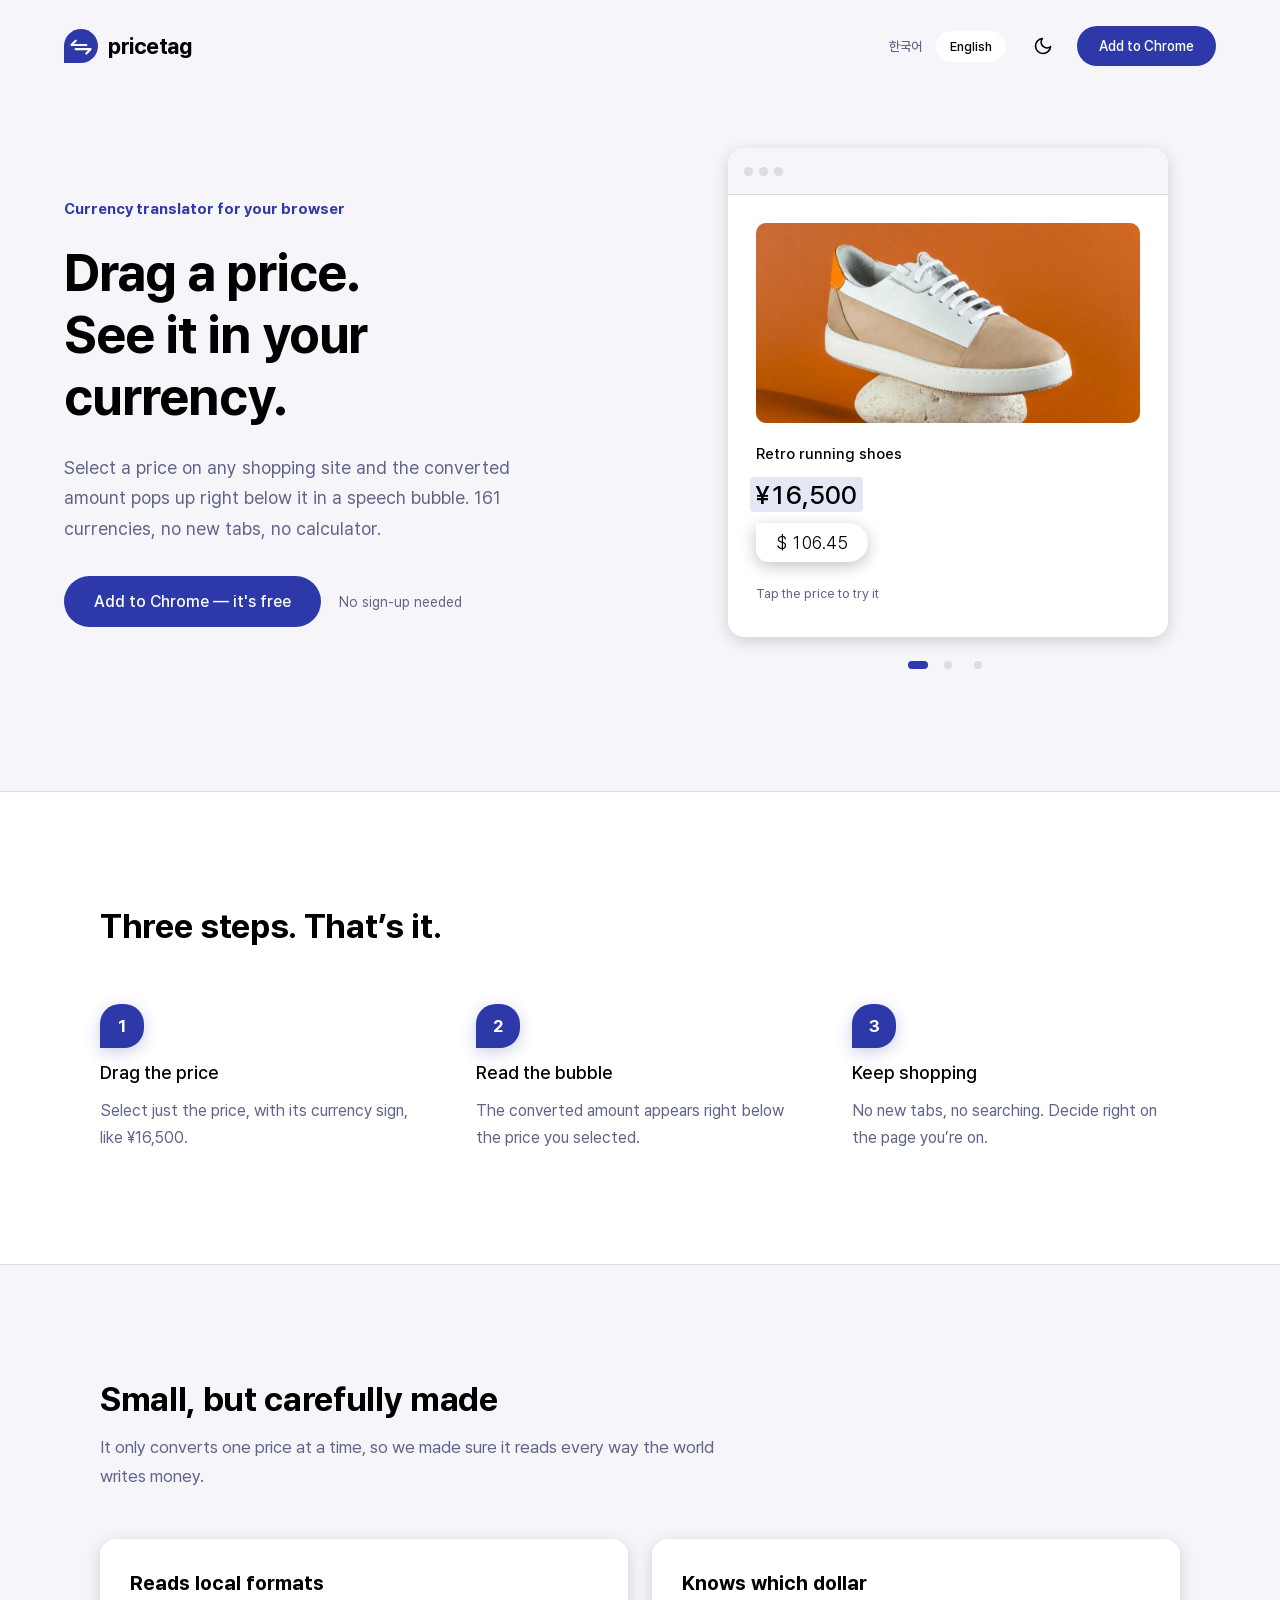
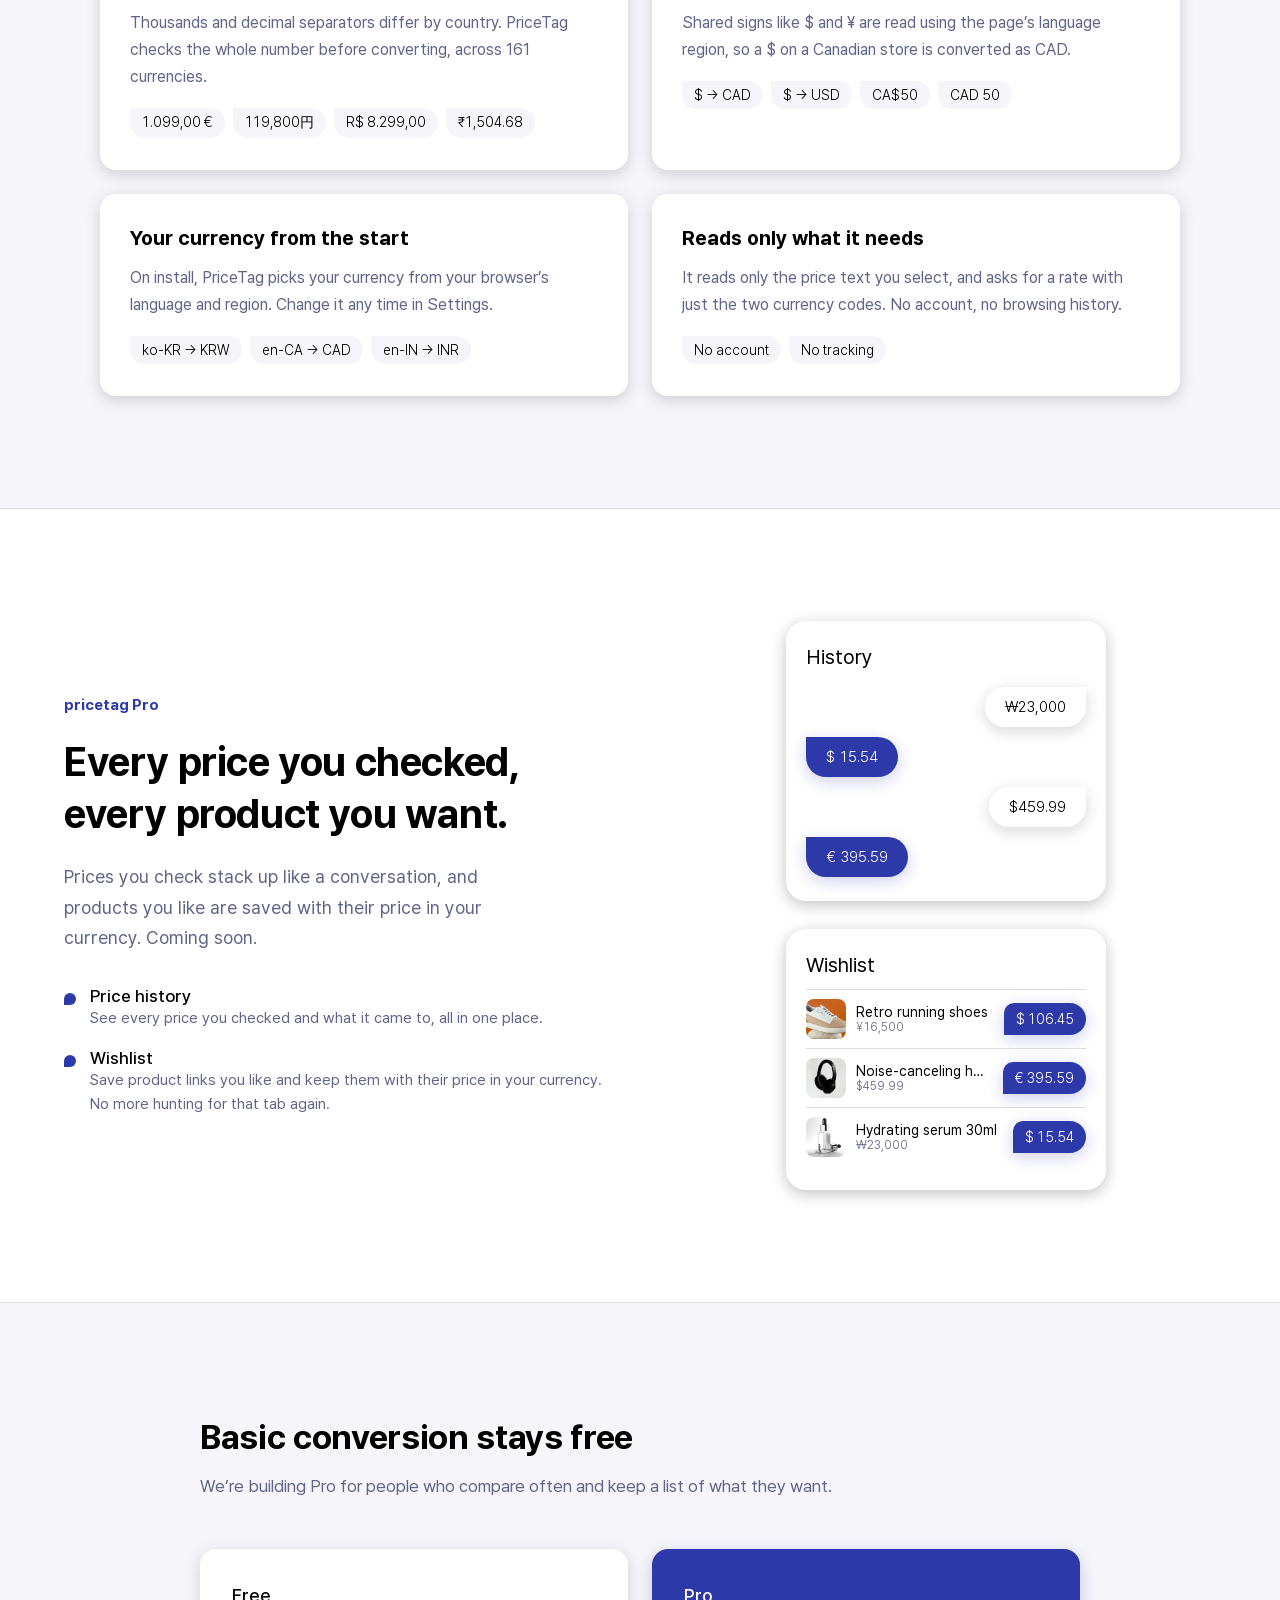
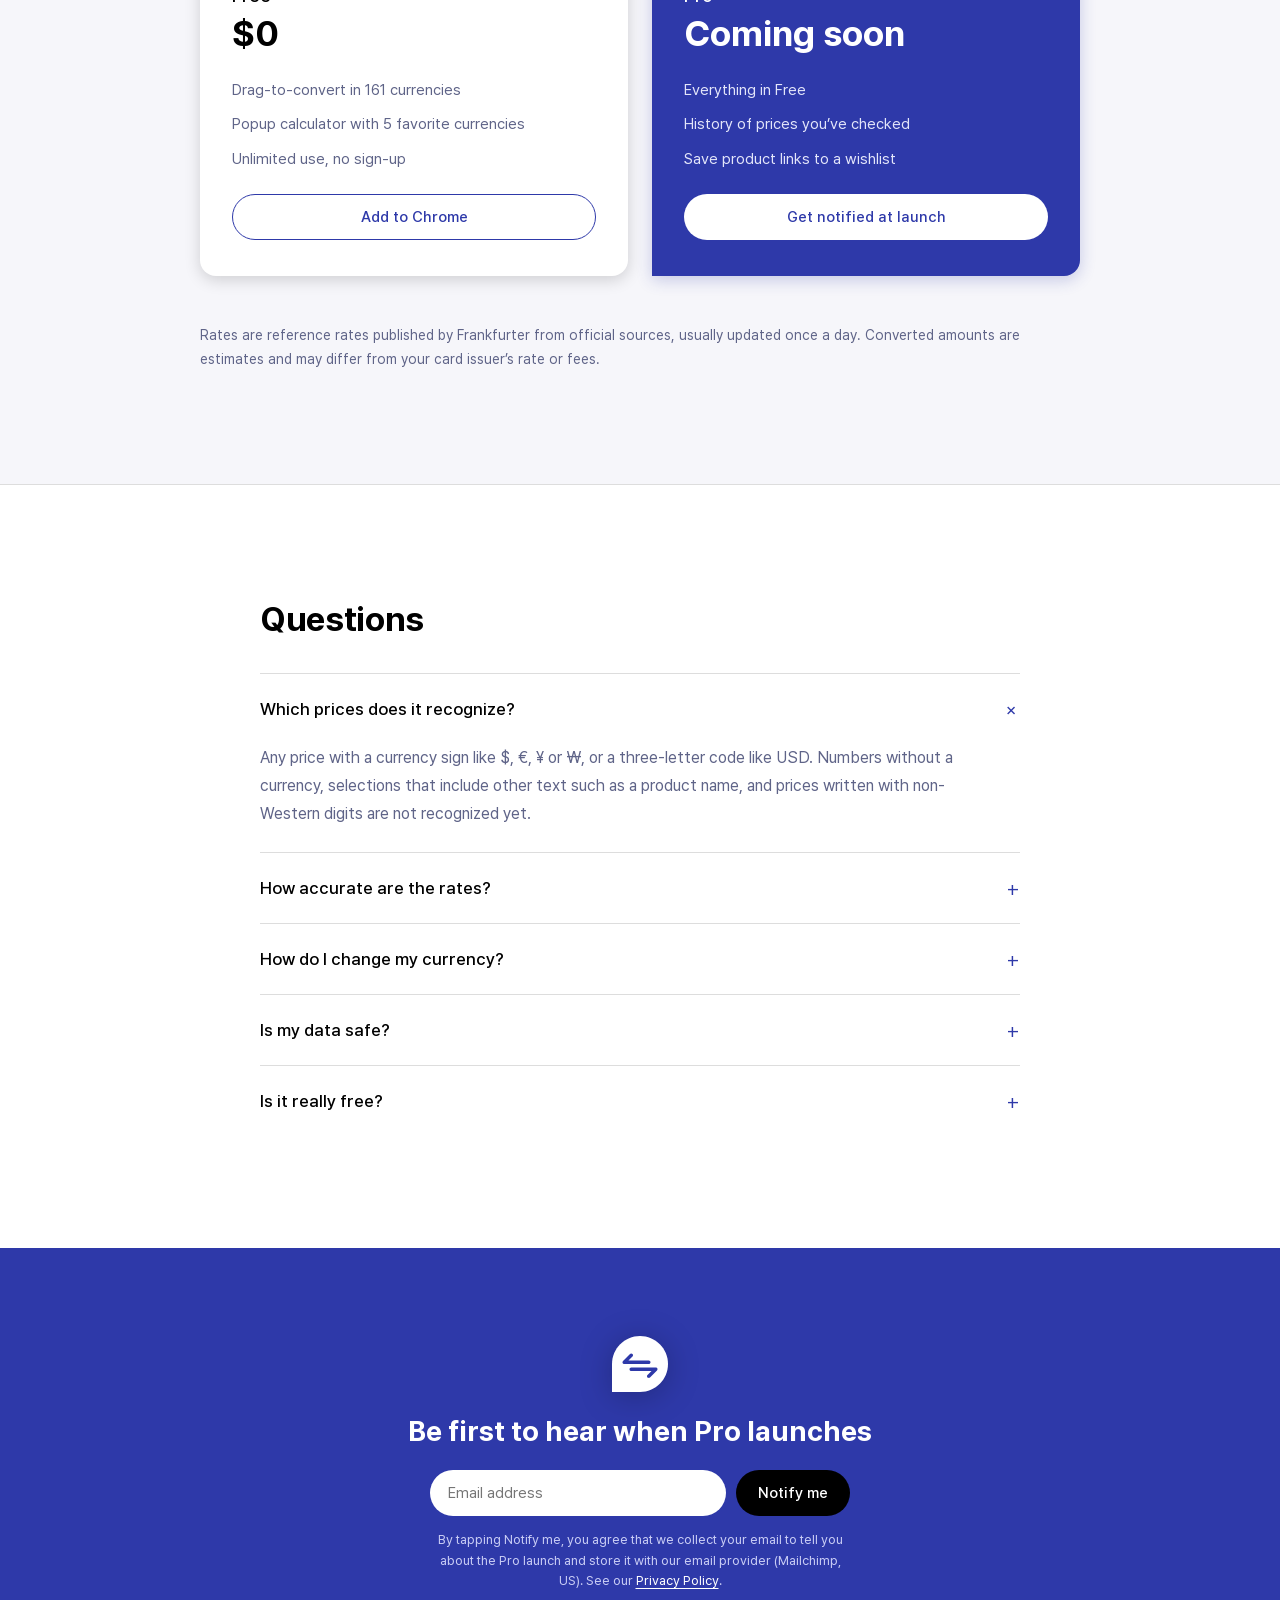
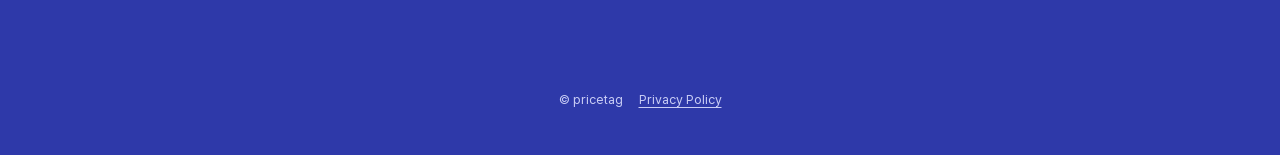
==== commit 6e74b08d: "Add Korean and English privacy policy pages, link them in the footer, and show consent notice under " ====
--- a/en/index.html
+++ b/en/index.html
@@ -245,13 +245,14 @@
     <h2>Be first to hear when Pro launches</h2>
     <form class="signup" id="signup" action="https://gmail.us15.list-manage.com/subscribe/post?u=7a4b34e1ab518009c85cb469d&amp;id=03c1a33707&amp;f_id=00147be0f0" method="post" target="_blank" novalidate>
       <label class="visually-hidden" for="email">Email address</label>
-      <input id="email" type="email" name="EMAIL" autocomplete="email" placeholder="Email address" required>
+      <input id="email" type="email" name="EMAIL" aria-describedby="signup-consent" autocomplete="email" placeholder="Email address" required>
       <input type="hidden" name="LANG" value="en">
       <div class="hp" aria-hidden="true"><input type="text" name="b_7a4b34e1ab518009c85cb469d_03c1a33707" tabindex="-1" value="" autocomplete="off"></div>
       <button type="submit">Notify me</button>
     </form>
+    <p class="consent" id="signup-consent">By tapping Notify me, you agree that we collect your email to tell you about the Pro launch and store it with our email provider (Mailchimp, US). See our <a href="privacy.html">Privacy Policy</a>.</p>
     <p class="status" id="signup-status" role="status" aria-live="polite"></p>
-    <small><span>© pricetag</span></small>
+    <small><span>© pricetag</span><a href="privacy.html">Privacy Policy</a></small>
   </div>
 </footer>
 
--- a/assets/site.css
+++ b/assets/site.css
@@ -196,6 +196,31 @@
 .status.is-err { color: #FFD7D2; }
 .footer small { font-size: 13px; color: #C9CDF5; padding-top: 32px; display: flex; gap: 16px; flex-wrap: wrap; justify-content: center; }
 .footer small a { text-decoration: underline; text-underline-offset: 3px; }
+.consent { margin: -8px 0 0; max-width: 420px; font-size: 13px; line-height: 1.6; color: #C9CDF5; }
+.consent a { color: #FFFFFF; text-decoration: underline; text-underline-offset: 3px; }
+.footer-slim { padding: 40px 64px; }
+.footer-slim small { padding-top: 0; }
+
+/* privacy policy */
+.legal-section { padding-top: 32px; }
+.legal { max-width: 760px; margin: 0 auto; font-size: 16px; line-height: 1.75; color: var(--body); }
+.legal h1 { margin: 0; font-weight: 700; font-size: 40px; line-height: 1.25; letter-spacing: -0.02em; color: var(--ink); }
+.legal .legal-meta { margin: 12px 0 32px; font-size: 15px; color: var(--muted); }
+.legal h2 { margin: 56px 0 16px; font-weight: 700; font-size: 22px; line-height: 1.4; color: var(--ink); }
+.legal h3 { margin: 28px 0 12px; font-weight: 500; font-size: 17px; color: var(--ink); }
+.legal p { margin: 0 0 16px; }
+.legal ul { margin: 0 0 16px; padding-left: 20px; display: flex; flex-direction: column; gap: 8px; }
+.legal strong { font-weight: 500; color: var(--ink); }
+.legal a { color: var(--brand-text); text-decoration: underline; text-underline-offset: 3px; }
+.legal code { font-size: 14px; background: var(--chip); padding: 2px 6px; border-radius: 8px; }
+.table-wrap { margin: 0 0 16px; overflow-x: auto; background: var(--surface); border-radius: 16px; }
+.legal table { width: 100%; min-width: 520px; border-collapse: collapse; font-size: 15px; line-height: 1.6; }
+.legal th, .legal td { padding: 14px 18px; text-align: left; vertical-align: top; }
+.legal tbody tr + tr > *, .legal thead + tbody tr:first-child > * { border-top: 1px solid var(--line); }
+.legal thead th { font-weight: 500; font-size: 14px; color: var(--muted); }
+.legal tbody th { font-weight: 500; color: var(--ink); }
+.legal table:not(:has(thead)) { min-width: 0; }
+.legal table:not(:has(thead)) th { width: 32%; }
 
 /* responsive */
 @media (max-width: 860px) {
@@ -204,6 +229,8 @@
   .hero { padding: 24px 24px 72px; }
   .section { padding: 72px 24px; }
   .footer { padding: 64px 24px 40px; }
+  .footer-slim { padding: 32px 24px; }
+  .legal h1 { font-size: 32px; }
   .row { gap: 48px; }
   .h1 { font-size: 38px; }
   .h2 { font-size: 28px; }
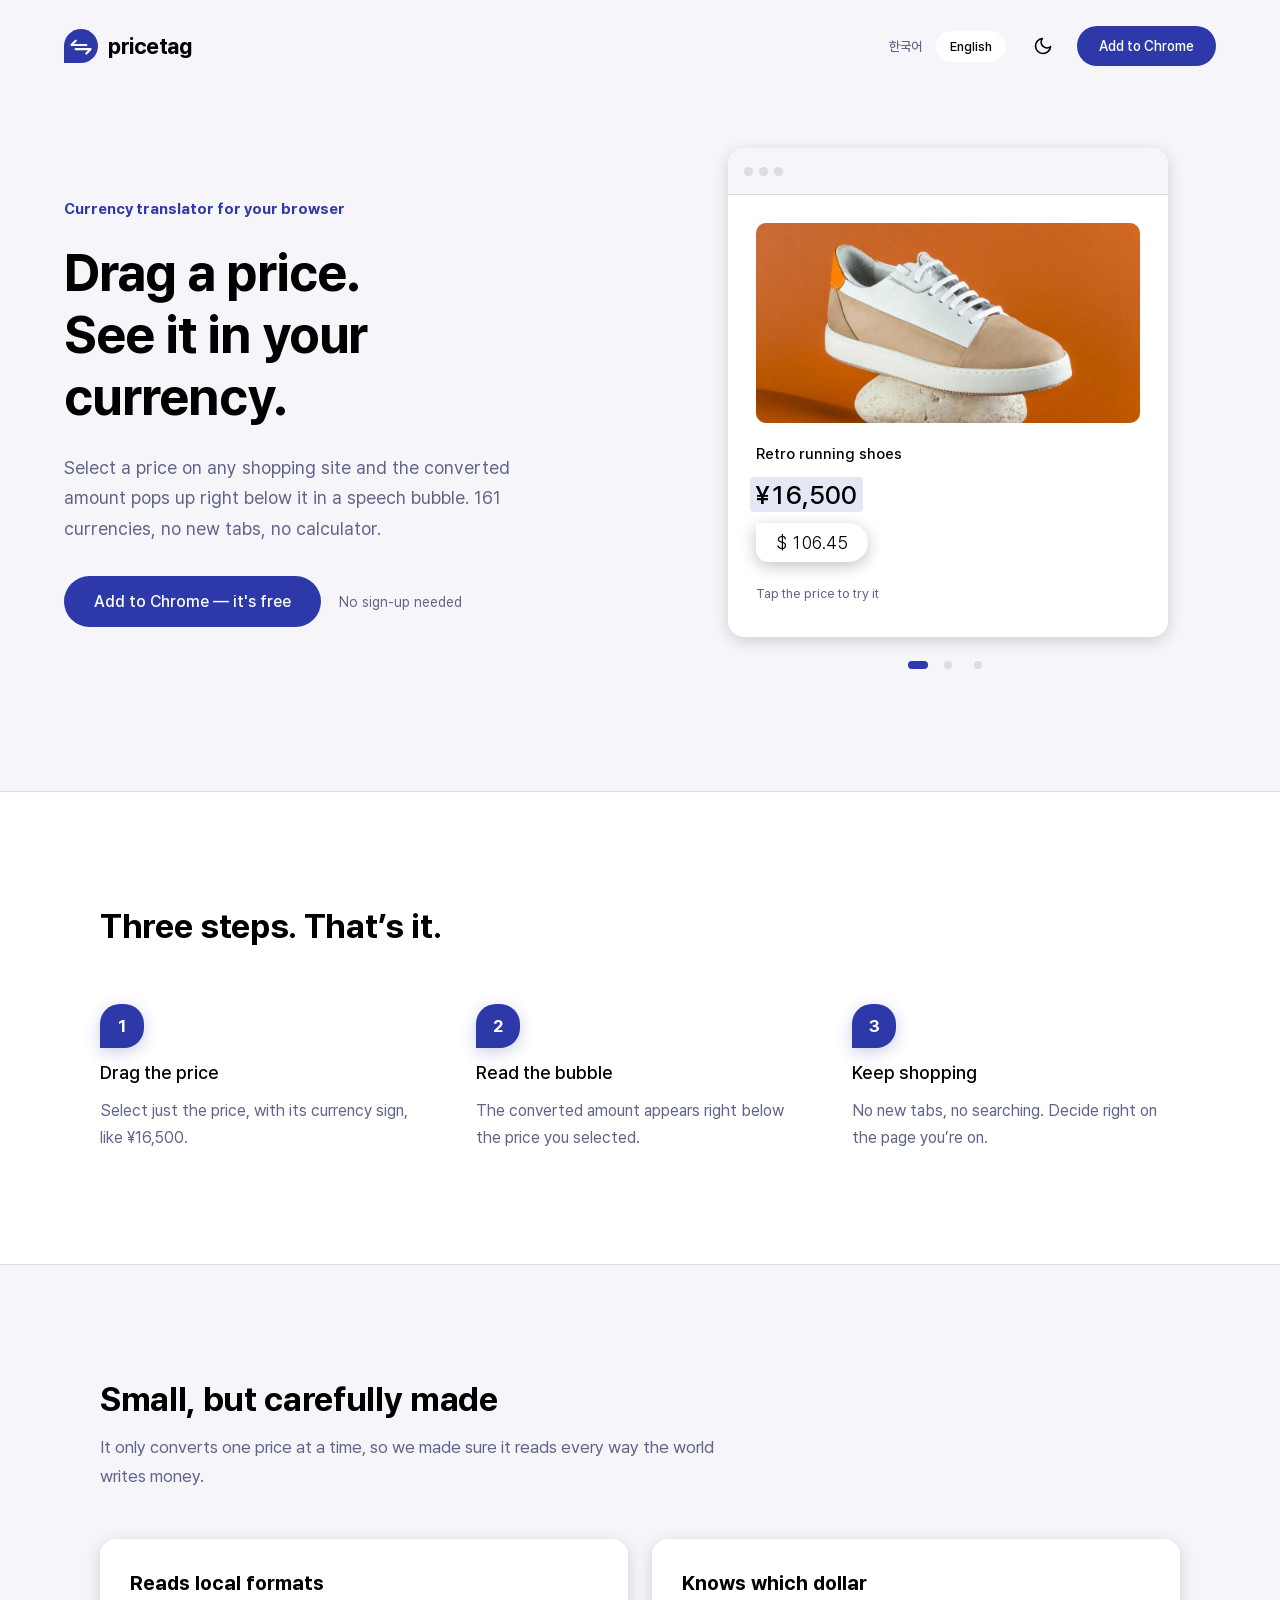
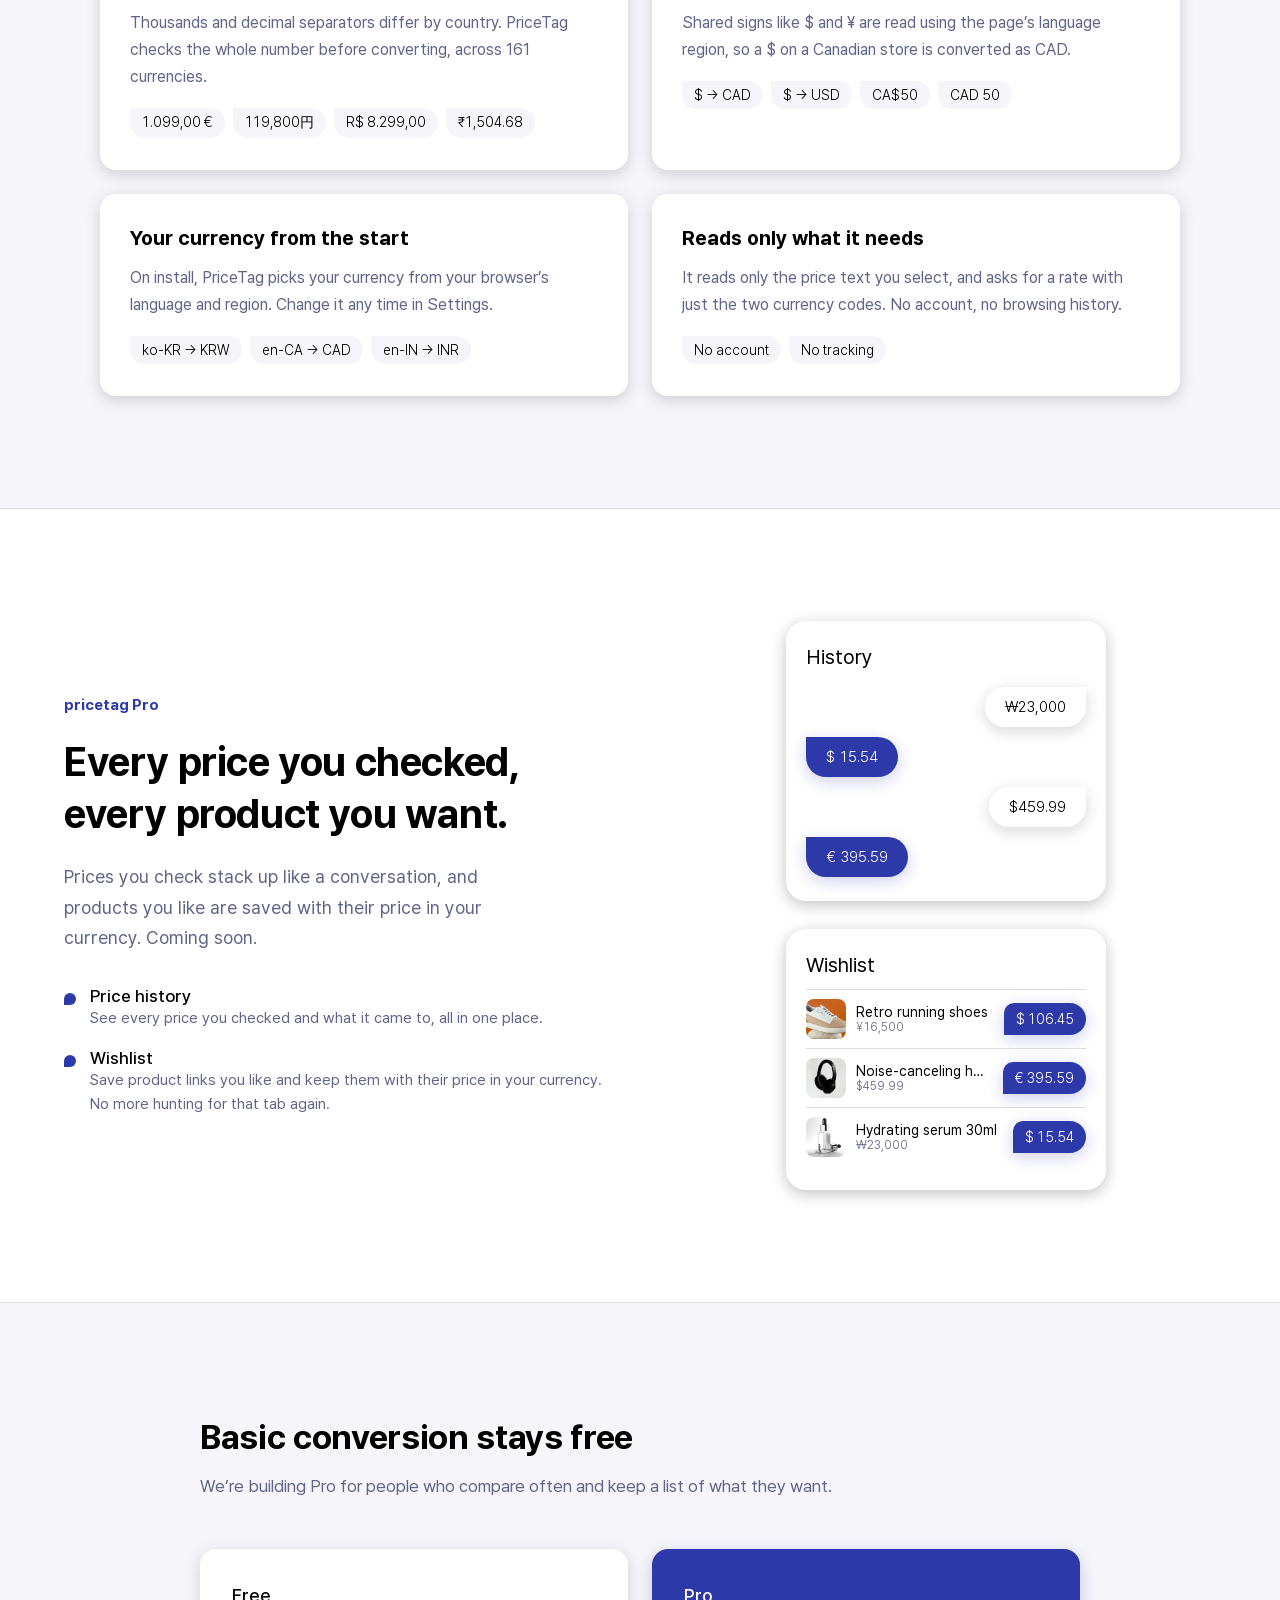
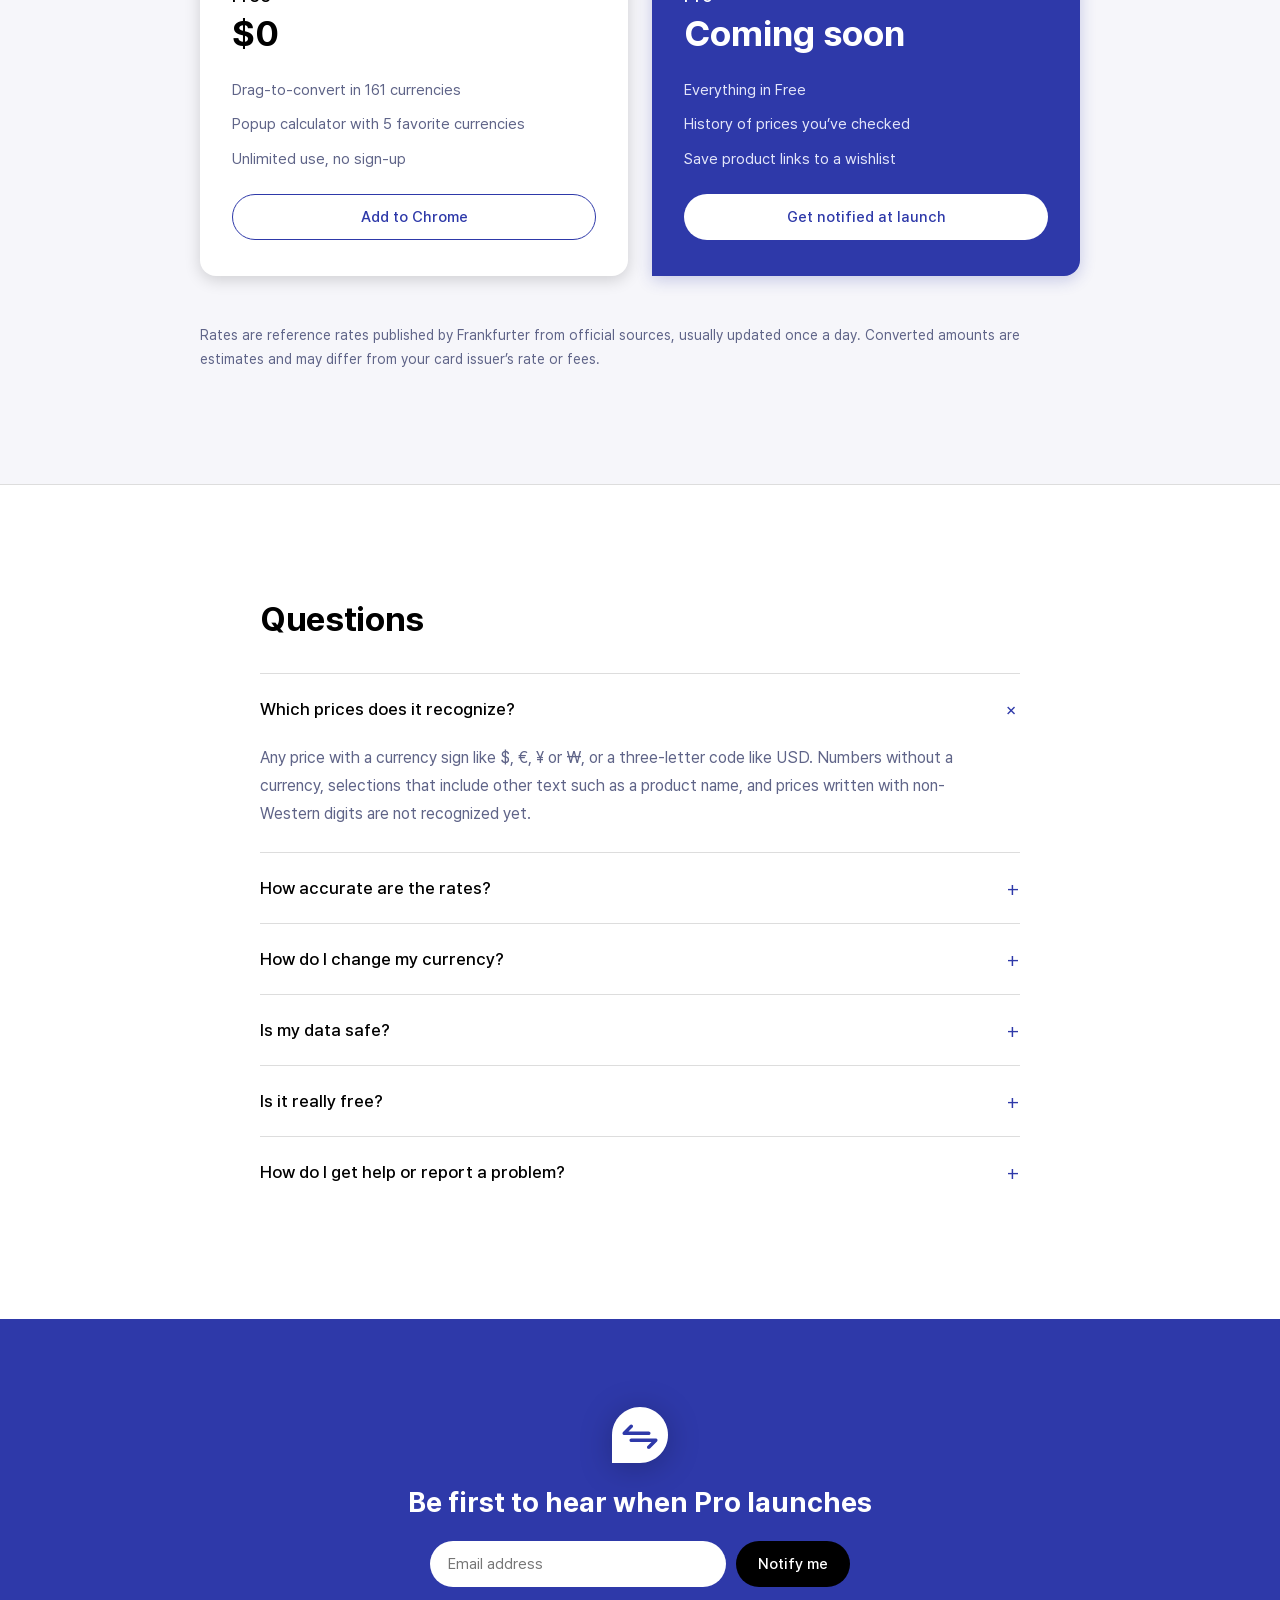
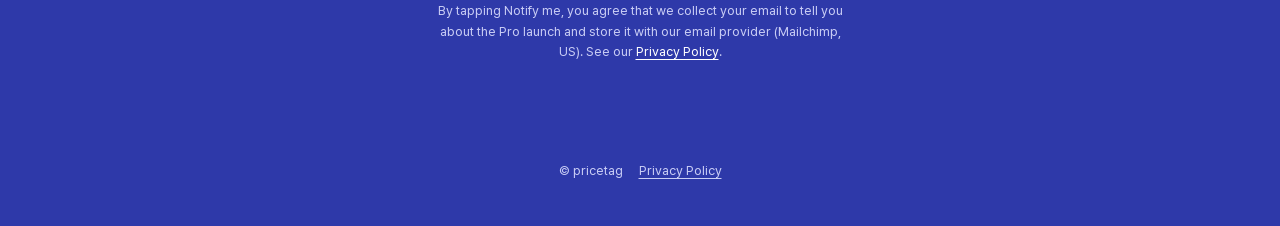
==== commit ac96afe5: "Add a help and contact question to the FAQ and give the FAQ an anchor for the Web Store support URL " ====
--- a/en/index.html
+++ b/en/index.html
@@ -6,12 +6,23 @@
 <title>pricetag — Drag a price. See it in your currency.</title>
 <meta name="description" content="A Chrome extension that converts any price you select into your currency, right below it in a speech bubble. 161 currencies. Free.">
 <meta name="theme-color" content="#2E39A9">
+<link rel="canonical" href="https://choo827.github.io/Pricetag-site/en/">
+<link rel="alternate" hreflang="ko" href="https://choo827.github.io/Pricetag-site/">
+<link rel="alternate" hreflang="en" href="https://choo827.github.io/Pricetag-site/en/">
+<link rel="alternate" hreflang="x-default" href="https://choo827.github.io/Pricetag-site/">
 <meta property="og:type" content="website">
+<meta property="og:site_name" content="pricetag">
+<meta property="og:url" content="https://choo827.github.io/Pricetag-site/en/">
 <meta property="og:title" content="pricetag — Drag a price. See it in your currency.">
 <meta property="og:description" content="A Chrome extension that converts any price you select into your currency, right below it in a speech bubble. 161 currencies. Free.">
 <meta property="og:locale" content="en_US">
-<link rel="alternate" hreflang="ko" href="../">
-<link rel="alternate" hreflang="en" href="./">
+<meta property="og:locale:alternate" content="ko_KR">
+<meta property="og:image" content="https://choo827.github.io/Pricetag-site/assets/img/og-en.png">
+<meta property="og:image:width" content="1200">
+<meta property="og:image:height" content="630">
+<meta property="og:image:alt" content="pricetag preview: the price ¥16,500 with a bubble below it showing $ 106.45">
+<meta name="twitter:card" content="summary_large_image">
+<script type="application/ld+json">{"@context": "https://schema.org", "@type": "SoftwareApplication", "name": "pricetag", "applicationCategory": "BrowserApplication", "operatingSystem": "Chrome", "description": "A Chrome extension that converts any price you select into your currency, right below it in a speech bubble. 161 currencies. Free.", "url": "https://choo827.github.io/Pricetag-site/en/", "inLanguage": "en", "downloadUrl": "https://chromewebstore.google.com/detail/jcchpbkchdipihciiidmgcjedffbhbfb", "image": "https://choo827.github.io/Pricetag-site/assets/img/og-en.png", "offers": {"@type": "Offer", "price": "0", "priceCurrency": "USD"}}</script>
 <link rel="icon" href="../assets/img/pricetag-mark.svg" type="image/svg+xml">
 <link rel="preload" href="../assets/fonts/Pretendard-Regular.woff2" as="font" type="font/woff2" crossorigin>
 <link rel="stylesheet" href="../assets/site.css">
@@ -43,7 +54,7 @@
       <svg class="moon" width="20" height="20" viewBox="0 0 24 24" fill="none" stroke="currentColor" stroke-width="2" stroke-linecap="round" stroke-linejoin="round" aria-hidden="true"><path d="M21 12.8A9 9 0 1 1 11.2 3a7 7 0 0 0 9.8 9.8z"/></svg>
       <svg class="sun" width="20" height="20" viewBox="0 0 24 24" fill="none" stroke="currentColor" stroke-width="2" stroke-linecap="round" stroke-linejoin="round" aria-hidden="true"><circle cx="12" cy="12" r="4"/><path d="M12 2v2M12 20v2M4.9 4.9l1.4 1.4M17.7 17.7l1.4 1.4M2 12h2M20 12h2M4.9 19.1l1.4-1.4M17.7 6.3l1.4-1.4"/></svg>
     </button>
-    <a class="btn btn-primary btn-small" href="#">Add to Chrome</a>
+    <a class="btn btn-primary btn-small" href="https://chromewebstore.google.com/detail/jcchpbkchdipihciiidmgcjedffbhbfb">Add to Chrome</a>
   </div>
 </header>
 
@@ -55,7 +66,7 @@
         <h1 class="h1">Drag a price.<br>See it in your currency.</h1>
         <p class="lead">Select a price on any shopping site and the converted amount pops up right below it in a speech bubble. 161 currencies, no new tabs, no calculator.</p>
         <div class="cta-row">
-          <a class="btn btn-primary" href="#">Add to Chrome — it&#x27;s free</a>
+          <a class="btn btn-primary" href="https://chromewebstore.google.com/detail/jcchpbkchdipihciiidmgcjedffbhbfb">Add to Chrome — it&#x27;s free</a>
           <span class="cta-note">No sign-up needed</span>
         </div>
       </div>
@@ -198,7 +209,7 @@
         <div class="plan plan-free">
           <div class="stack" style="gap:6px"><span class="plan-name">Free</span><span class="plan-price num">$0</span></div>
           <ul><li>Drag-to-convert in 161 currencies</li><li>Popup calculator with 5 favorite currencies</li><li>Unlimited use, no sign-up</li></ul>
-          <a class="btn btn-outline" href="#">Add to Chrome</a>
+          <a class="btn btn-outline" href="https://chromewebstore.google.com/detail/jcchpbkchdipihciiidmgcjedffbhbfb">Add to Chrome</a>
         </div>
         <div class="plan plan-pro">
           <div class="stack" style="gap:6px"><span class="plan-name">Pro</span><span class="plan-price">Coming soon</span></div>
@@ -210,7 +221,7 @@
     </div>
   </section>
 
-  <section class="section band faq" aria-labelledby="faq-t" style="border-bottom:none">
+  <section class="section band faq" id="faq" aria-labelledby="faq-t" style="border-bottom:none">
     <div class="wrap stack" style="max-width:760px;gap:32px">
       <h2 class="h2" id="faq-t">Questions</h2>
       <div>
@@ -233,6 +244,10 @@
         <details>
           <summary>Is it really free?</summary>
           <p>Yes. Price conversion and the popup calculator stay free. Extras like price history and a wishlist are coming as Pro.</p>
+        </details>
+        <details>
+          <summary>How do I get help or report a problem?</summary>
+          <p>Email choo82742@gmail.com. For a problem, include the page address and the price you selected so we can check it quickly.</p>
         </details>
       </div>
     </div>
--- a/assets/site.css
+++ b/assets/site.css
@@ -200,6 +200,12 @@
 .consent a { color: #FFFFFF; text-decoration: underline; text-underline-offset: 3px; }
 .footer-slim { padding: 40px 64px; }
 .footer-slim small { padding-top: 0; }
+
+/* subscribed (after the Mailchimp confirmation link) */
+.done { min-height: calc(100vh - 200px); display: flex; align-items: center; }
+.done-in { max-width: 560px; margin: 0 auto; display: flex; flex-direction: column; align-items: center; gap: 20px; text-align: center; }
+.done-in img { width: 64px; height: 64px; }
+.done-in .cta-row { justify-content: center; }
 
 /* privacy policy */
 .legal-section { padding-top: 32px; }
